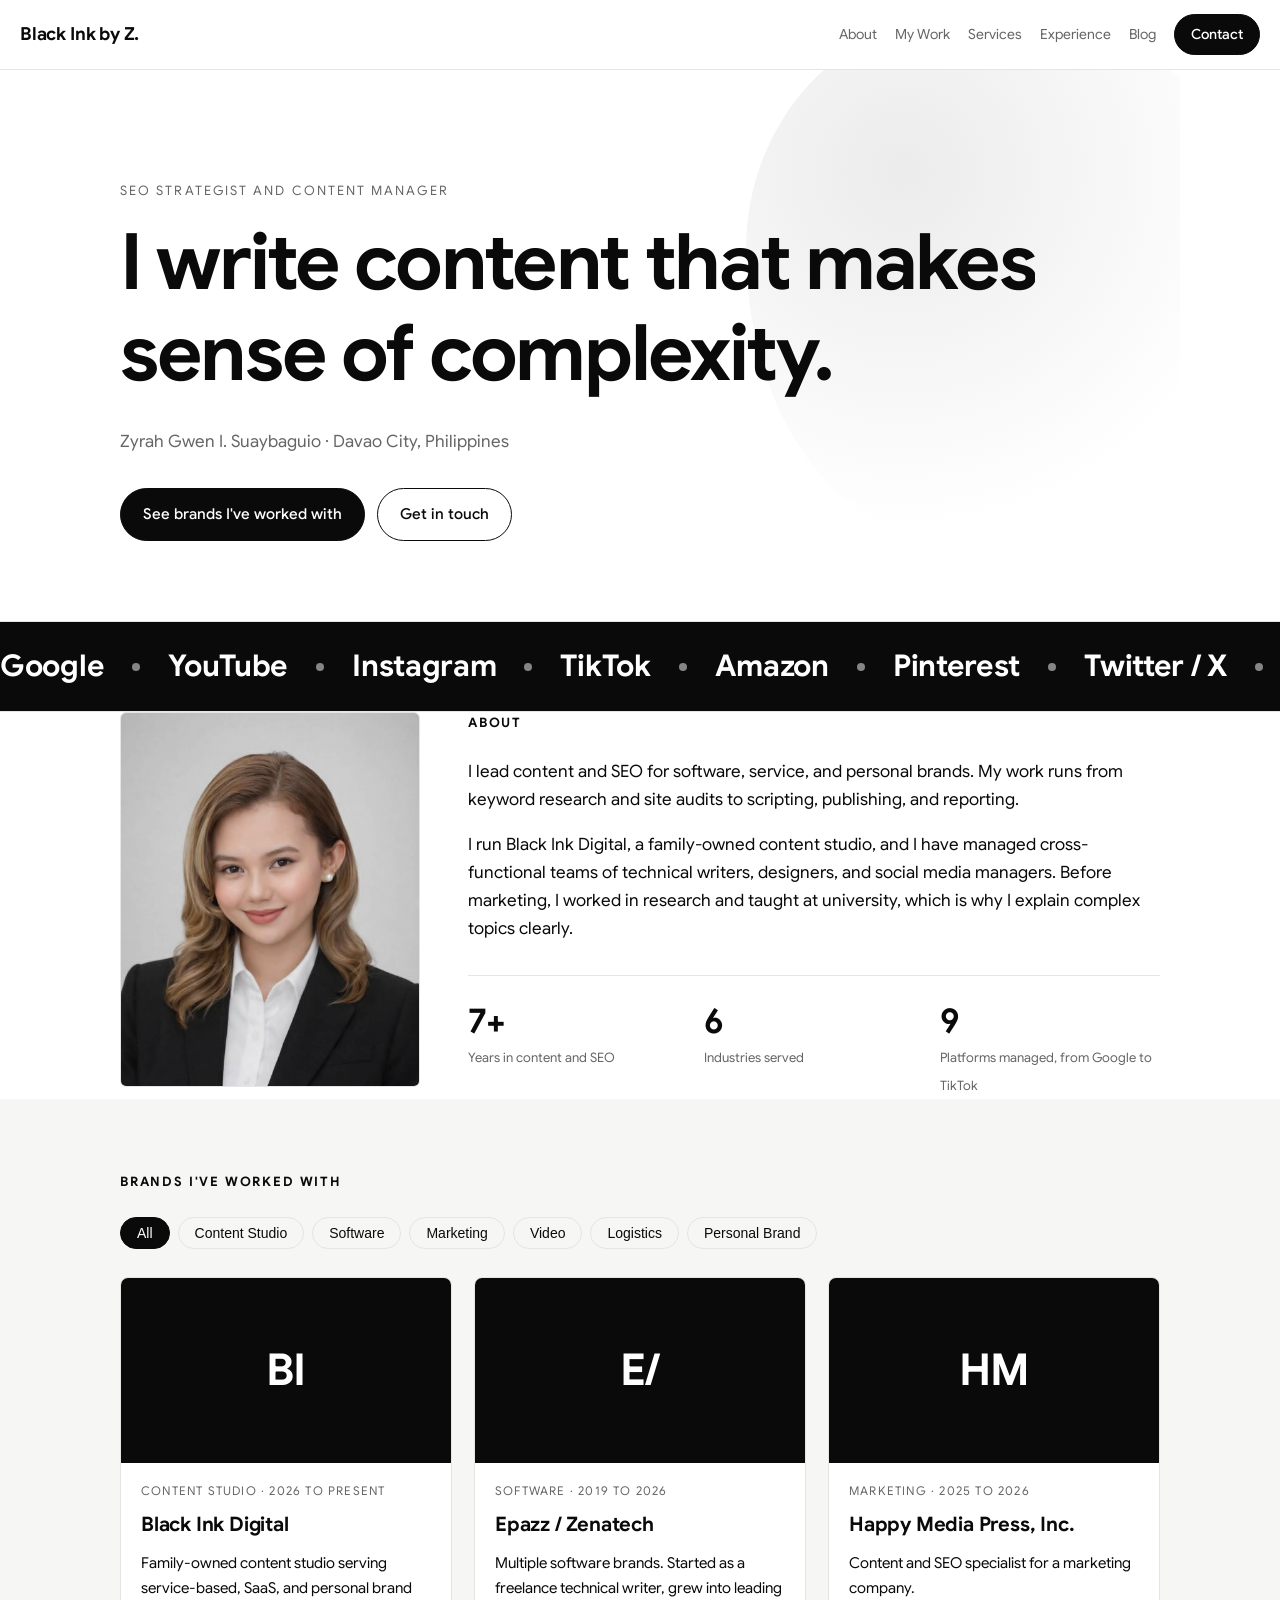
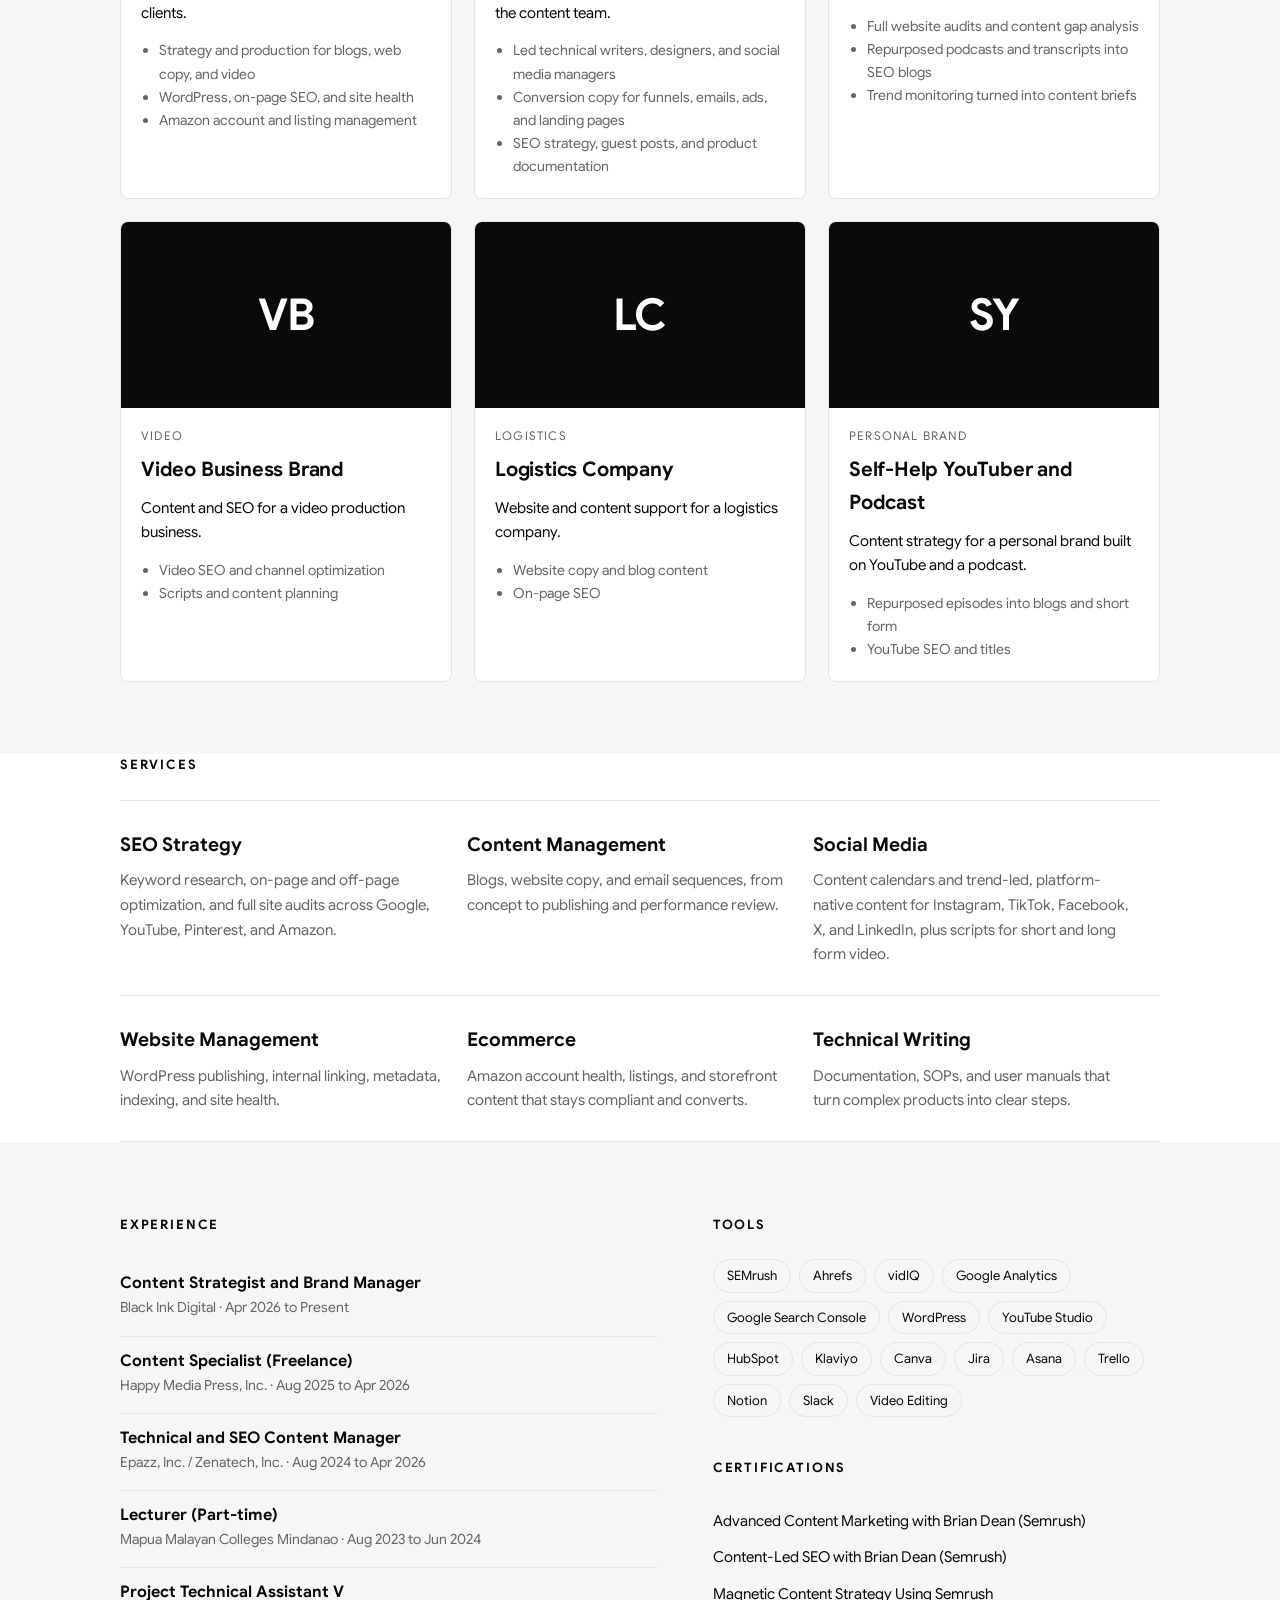
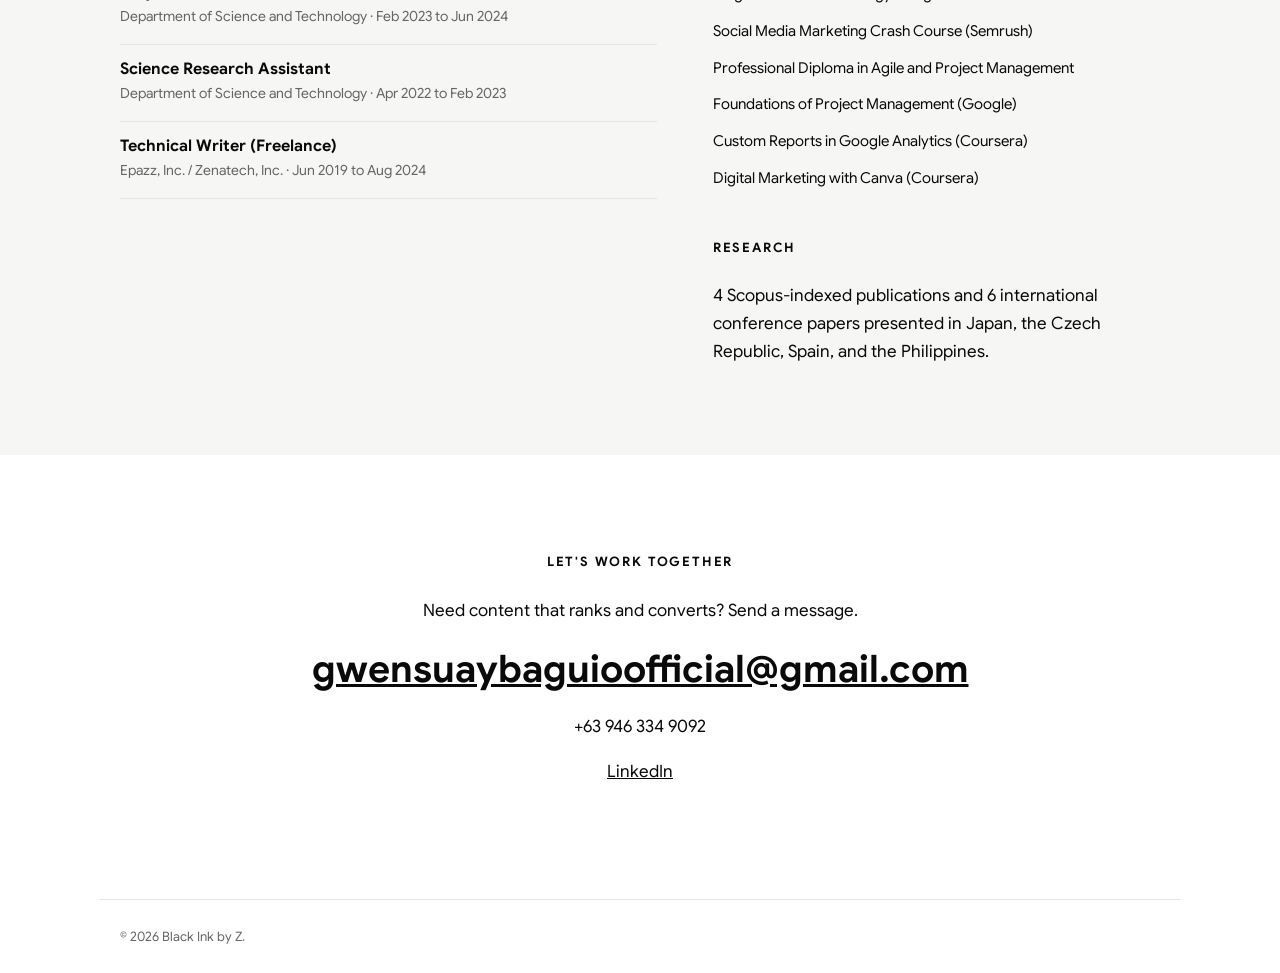
==== index.html @ 3ae1c5a5 "Add Google Sans, photo, platforms marquee, and motion Co-Authored-By: Claude Sonnet 5.5 <noreply@ant" ====
<!doctype html>
<html lang="en">
<head>
<meta charset="utf-8">
<meta name="viewport" content="width=device-width, initial-scale=1">
<title>Black Ink by Z. | SEO Strategist and Content Manager</title>
<meta name="description" content="Zyrah Gwen Suaybaguio: SEO strategist and content manager. Brands worked with, services, and experience.">
<link rel="stylesheet" href="style.css">
</head>
<body>
<header class="nav">
  <a class="logo" href="#top" id="logo"></a>
  <nav>
    <a href="#about">About</a>
    <a href="#work">My Work</a>
    <a href="#services">Services</a>
    <a href="#experience">Experience</a>
    <a id="blogLink" href="#" target="_blank" rel="noopener">Blog</a>
    <a class="btn small" href="#contact">Contact</a>
  </nav>
</header>

<main id="top">
  <section class="hero wrap">
    <div class="blob" aria-hidden="true"></div>
    <p class="eyebrow" id="role"></p>
    <h1 id="tagline"></h1>
    <p class="loc" id="loc"></p>
    <div class="cta"><a class="btn" href="#work">See brands I've worked with</a><a class="btn ghost" href="#contact">Get in touch</a></div>
  </section>

  <div class="marquee" aria-label="Platforms"><div class="track" id="marquee"></div></div>

  <section id="about" class="wrap about">
    <div class="photo" id="photo"></div>
    <div>
      <h2>About</h2>
      <div id="aboutText"></div>
      <div class="stats" id="stats"></div>
    </div>
  </section>

  <section id="work" class="band">
    <div class="wrap">
      <h2>Brands I've worked with</h2>
      <div class="filters" id="filters"></div>
      <div class="grid" id="brands"></div>
    </div>
  </section>

  <section id="services" class="wrap">
    <h2>Services</h2>
    <div class="grid3" id="services-grid"></div>
  </section>

  <section id="experience" class="band">
    <div class="wrap two">
      <div><h2>Experience</h2><ul class="timeline" id="timeline"></ul></div>
      <div>
        <h2>Tools</h2><div class="chips" id="tools"></div>
        <h2 class="mt">Certifications</h2><ul class="plain" id="certs"></ul>
        <h2 class="mt">Research</h2><p id="pubs"></p>
      </div>
    </div>
  </section>

  <section id="contact" class="wrap contact">
    <h2>Let's work together</h2>
    <p>Need content that ranks and converts? Send a message.</p>
    <p class="big"><a id="email"></a></p>
    <p id="phone"></p>
    <p><a id="linkedin" target="_blank" rel="noopener">LinkedIn</a></p>
  </section>
</main>

<footer class="wrap foot"><span id="copy"></span></footer>
<script src="content.js"></script>
<script src="script.js"></script>
</body>
</html>
---- style.css ----
@font-face{font-family:"Google Sans";src:url(fonts/GoogleSans-Regular.ttf) format("truetype");font-weight:400;font-style:normal;font-display:swap}
@font-face{font-family:"Google Sans";src:url(fonts/GoogleSans-Italic.ttf) format("truetype");font-weight:400;font-style:italic;font-display:swap}
@font-face{font-family:"Google Sans";src:url(fonts/GoogleSans-Medium.ttf) format("truetype");font-weight:500 600;font-style:normal;font-display:swap}
@font-face{font-family:"Google Sans";src:url(fonts/GoogleSans-Bold.ttf) format("truetype");font-weight:700 900;font-style:normal;font-display:swap}
:root{--bg:#fff;--fg:#0a0a0a;--mute:#666;--line:#e5e5e5;--band:#f6f6f4;--card:#fff}
@media(prefers-color-scheme:dark){:root{--bg:#0a0a0a;--fg:#f5f5f2;--mute:#9a9a9a;--line:#262626;--band:#121212;--card:#171717}}
*{box-sizing:border-box}
html{scroll-behavior:smooth}
body{margin:0;background:var(--bg);color:var(--fg);font:17px/1.65 "Google Sans",system-ui,-apple-system,"Segoe UI",sans-serif}
a{color:inherit}
.wrap{max-width:1080px;margin:0 auto;padding:0 20px}
section{padding:72px 0}
h2{font-size:13px;letter-spacing:.14em;text-transform:uppercase;margin:0 0 24px;font-weight:700}
h2.mt{margin-top:40px}

.nav{position:sticky;top:0;z-index:10;display:flex;justify-content:space-between;align-items:center;gap:16px;padding:14px 20px;background:var(--bg);border-bottom:1px solid var(--line)}
.logo{font-weight:800;text-decoration:none;font-size:18px;letter-spacing:-.01em}
nav{display:flex;gap:18px;align-items:center;flex-wrap:wrap;justify-content:flex-end}
nav a{text-decoration:none;font-size:14px;color:var(--mute)}
nav a:hover{color:var(--fg)}
.btn{display:inline-block;background:var(--fg);color:var(--bg);padding:13px 22px;border-radius:999px;text-decoration:none;font-weight:600;font-size:15px;border:1.5px solid var(--fg)}
.btn.ghost{background:transparent;color:var(--fg)}
.btn.small{padding:8px 16px;font-size:14px;color:var(--bg)}
nav a.btn.small:hover{color:var(--bg)}

.hero{padding:110px 20px 80px}
.eyebrow{text-transform:uppercase;letter-spacing:.16em;font-size:13px;color:var(--mute);margin:0 0 20px}
.hero h1{font-size:clamp(38px,7vw,78px);line-height:1.05;letter-spacing:-.03em;margin:0 0 24px;max-width:14em;font-weight:800}
.loc{color:var(--mute);margin:0 0 32px}
.cta{display:flex;gap:12px;flex-wrap:wrap}

.about{display:grid;grid-template-columns:300px 1fr;gap:48px;align-items:start}
.photo{aspect-ratio:4/5;background:var(--band);border:1px solid var(--line);border-radius:6px;overflow:hidden;display:grid;place-items:center;color:var(--mute);font:14px "Google Sans",system-ui}
.photo img{width:100%;height:100%;object-fit:cover}
.stats{display:grid;grid-template-columns:repeat(3,1fr);gap:16px;margin-top:32px;border-top:1px solid var(--line);padding-top:24px}
.stats b{display:block;font:800 34px "Google Sans",system-ui;letter-spacing:-.02em}
.stats span{font:13px/1.3 "Google Sans",system-ui;color:var(--mute)}

.band{background:var(--band)}
.filters{display:flex;gap:8px;flex-wrap:wrap;margin-bottom:28px}
.filters button{border:1.5px solid var(--line);background:transparent;color:var(--fg);padding:7px 16px;border-radius:999px;font-size:14px;cursor:pointer}
.filters button.on{background:var(--fg);color:var(--bg);border-color:var(--fg)}
.grid{display:grid;grid-template-columns:repeat(auto-fill,minmax(310px,1fr));gap:22px}
.card{background:var(--card);border:1px solid var(--line);border-radius:8px;overflow:hidden;display:flex;flex-direction:column}
.card .img{aspect-ratio:16/9;background:var(--fg);color:var(--bg);display:grid;place-items:center;font:800 44px "Google Sans",system-ui;letter-spacing:-.02em;overflow:hidden}
.card .img img{width:100%;height:100%;object-fit:cover}
.card .body{padding:20px;display:flex;flex-direction:column;gap:10px;flex:1}
.card h3{margin:0;font-size:20px;letter-spacing:-.01em}
.meta{font:12px "Google Sans",system-ui;text-transform:uppercase;letter-spacing:.1em;color:var(--mute)}
.card p{margin:0;font-size:15px}
.card ul{margin:4px 0 0;padding-left:18px;font-size:14px;color:var(--mute)}
.card a.visit{margin-top:auto;font:600 14px "Google Sans",system-ui}
.card.hide{display:none}

.grid3{display:grid;grid-template-columns:repeat(auto-fill,minmax(300px,1fr));gap:0;border-top:1px solid var(--line)}
.grid3>div{padding:28px 24px 28px 0;border-bottom:1px solid var(--line)}
.grid3 h3{margin:0 0 8px;font-size:19px}
.grid3 p{margin:0;color:var(--mute);font-size:15px}

.two{display:grid;grid-template-columns:1.2fr 1fr;gap:56px}
.timeline,.plain{list-style:none;margin:0;padding:0}
.timeline li{padding:14px 0;border-bottom:1px solid var(--line)}
.timeline b{display:block;font:700 16px "Google Sans",system-ui}
.timeline span{font-size:14px;color:var(--mute)}
.plain li{padding:6px 0;font-size:15px}
.chips{display:flex;flex-wrap:wrap;gap:8px}
.chip{border:1.5px solid var(--line);border-radius:999px;padding:5px 13px;font-size:13px}

.contact{text-align:center;padding:96px 20px}
.contact .big{font:700 clamp(22px,4vw,38px) "Google Sans",system-ui;margin:20px 0}
.foot{padding:28px 20px;border-top:1px solid var(--line);font:13px "Google Sans",system-ui;color:var(--mute)}

@media(max-width:760px){
  .about,.two{grid-template-columns:1fr;gap:32px}
  .photo{max-width:280px}
  nav a:not(.btn){display:none}
  .hero{padding:64px 20px 48px}
  section{padding:52px 0}
}

/* motion */
.nav{transition:box-shadow .3s}.nav.scrolled{box-shadow:0 6px 24px rgba(0,0,0,.08)}
.hero{position:relative;overflow:hidden}
.hero>*:not(.blob){position:relative;z-index:1}
.blob{position:absolute;right:-8%;top:-10%;width:520px;height:520px;border-radius:42% 58% 63% 37%/45% 40% 60% 55%;background:radial-gradient(circle at 30% 30%,var(--fg),transparent 70%);opacity:.08;animation:morph 14s ease-in-out infinite;z-index:0}
@keyframes morph{0%,100%{border-radius:42% 58% 63% 37%/45% 40% 60% 55%;rotate:0deg}50%{border-radius:60% 40% 38% 62%/58% 62% 38% 42%;rotate:25deg}}
.w{display:inline-block;overflow:hidden;vertical-align:top;padding-bottom:.12em}
.w>span{display:inline-block;transform:translateY(110%);animation:rise .8s cubic-bezier(.2,.8,.2,1) forwards}
@keyframes rise{to{transform:none}}
.rv{opacity:0;transform:translateY(26px);transition:opacity .7s ease,transform .7s cubic-bezier(.2,.8,.2,1)}
.rv.in{opacity:1;transform:none}
.marquee{overflow:hidden;border-block:1px solid var(--line);padding:20px 0;background:var(--fg);color:var(--bg)}
.track{display:flex;gap:28px;align-items:center;width:max-content;animation:scroll 32s linear infinite;font-weight:700;font-size:clamp(20px,3vw,30px);letter-spacing:-.01em;white-space:nowrap}
.track i{width:8px;height:8px;border-radius:50%;background:currentColor;opacity:.5}
.marquee:hover .track{animation-play-state:paused}
@keyframes scroll{to{transform:translateX(-25%)}}
.card{transition:transform .35s cubic-bezier(.2,.8,.2,1),box-shadow .35s}
.card:hover{transform:translateY(-6px);box-shadow:0 18px 40px rgba(0,0,0,.14)}
.card .img img{transition:transform .6s}.card:hover .img img{transform:scale(1.06)}
.btn{transition:transform .25s,background .25s,color .25s}.btn:hover{transform:translateY(-2px) scale(1.03)}
.btn.ghost:hover{background:var(--fg);color:var(--bg)}
.chip{transition:background .25s,color .25s,transform .25s}.chip:hover{background:var(--fg);color:var(--bg);transform:translateY(-2px)}
.photo{transition:transform .5s}.photo:hover{transform:rotate(-1.5deg) scale(1.02)}
.grid3>div{transition:padding-left .3s}.grid3>div:hover{padding-left:12px}
@media(prefers-reduced-motion:reduce){*,*::before,*::after{animation:none!important;transition:none!important}.w>span{transform:none}.rv{opacity:1;transform:none}.track{width:auto;flex-wrap:wrap}}
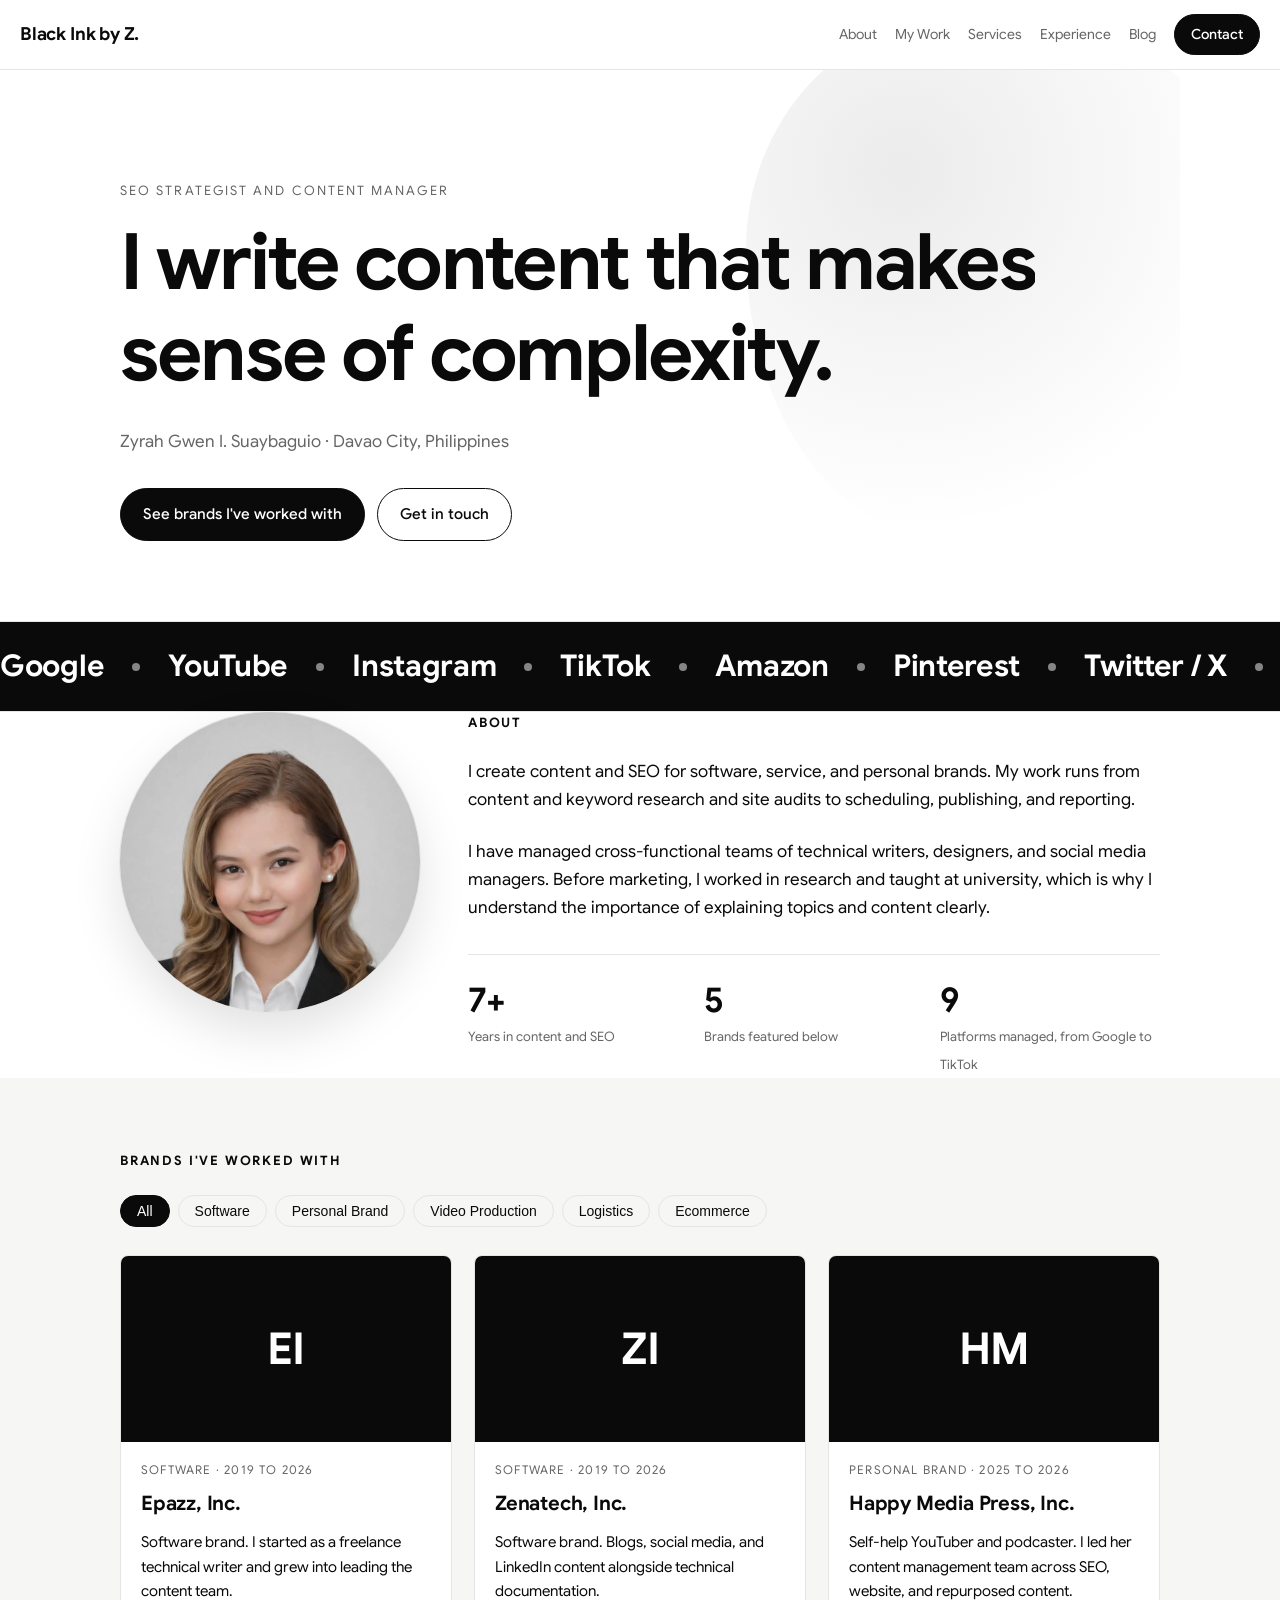
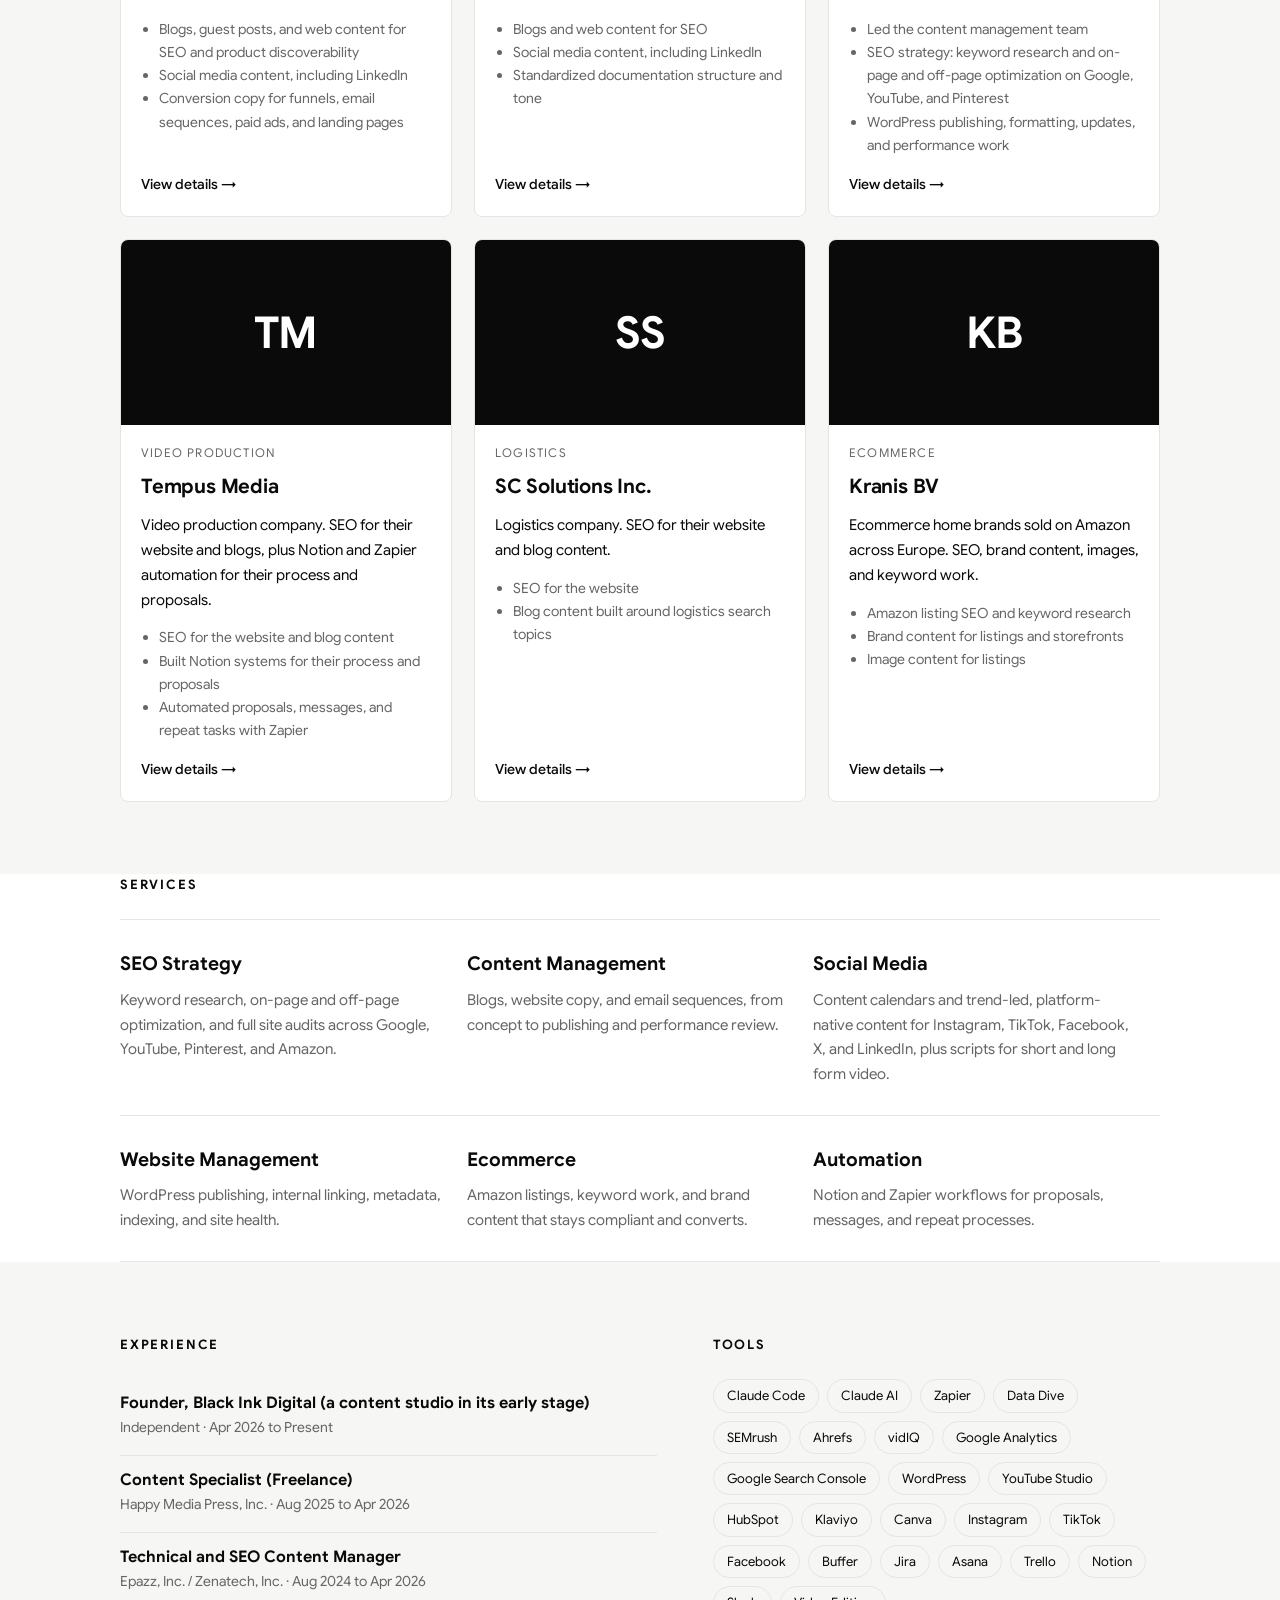
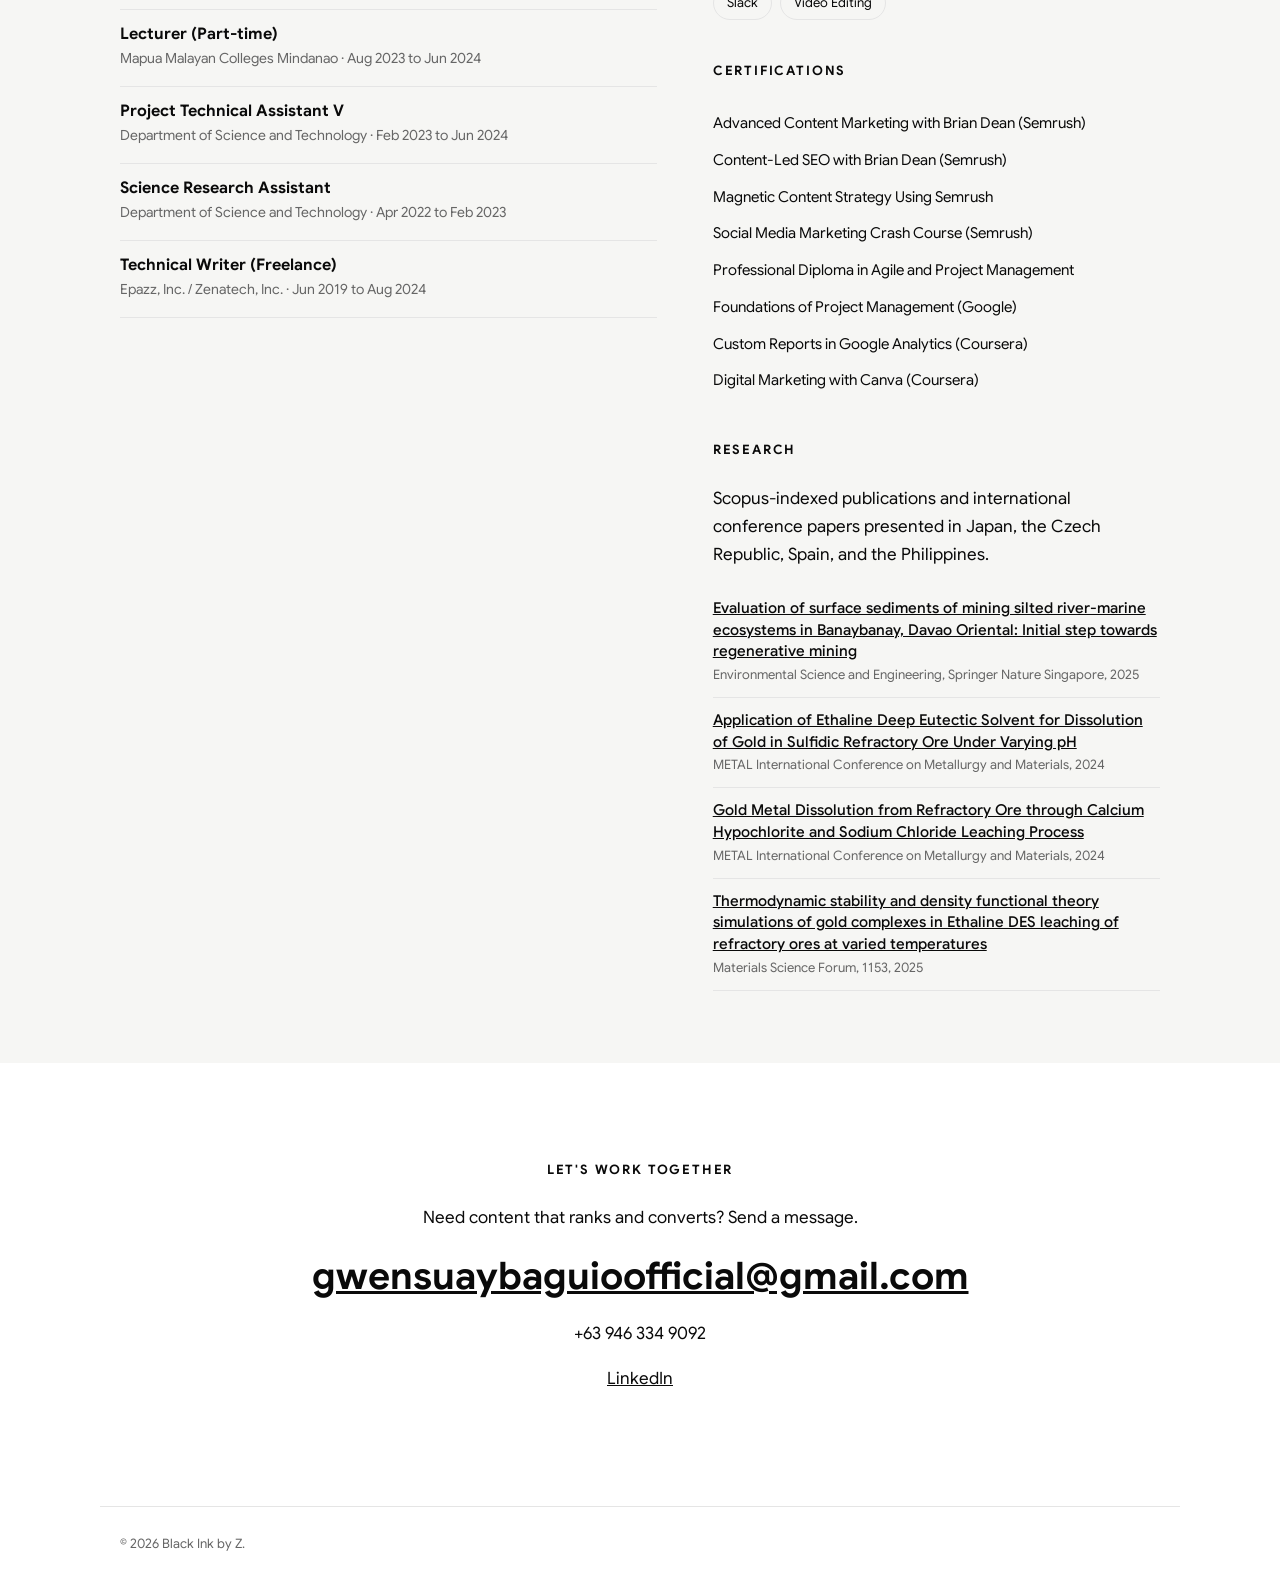
==== commit e5a97ab2: "Brand pages, round photo, new brands, research links, tools Co-Authored-By: Claude Sonnet 5.5 <norep" ====
--- a/index.html
+++ b/index.html
@@ -59,7 +59,7 @@
       <div>
         <h2>Tools</h2><div class="chips" id="tools"></div>
         <h2 class="mt">Certifications</h2><ul class="plain" id="certs"></ul>
-        <h2 class="mt">Research</h2><p id="pubs"></p>
+        <h2 class="mt">Research</h2><p id="pubs"></p><ul class="pubs" id="pubList"></ul>
       </div>
     </div>
   </section>
--- a/style.css
+++ b/style.css
@@ -103,3 +103,39 @@
 .photo{transition:transform .5s}.photo:hover{transform:rotate(-1.5deg) scale(1.02)}
 .grid3>div{transition:padding-left .3s}.grid3>div:hover{padding-left:12px}
 @media(prefers-reduced-motion:reduce){*,*::before,*::after{animation:none!important;transition:none!important}.w>span{transform:none}.rv{opacity:1;transform:none}.track{width:auto;flex-wrap:wrap}}
+
+/* round photo + paragraph spacing */
+.photo{border-radius:50%;aspect-ratio:1/1;border:0;box-shadow:0 0 0 1px var(--line),0 20px 50px rgba(0,0,0,.12)}
+.photo:hover{transform:scale(1.04) rotate(-2deg)}
+#aboutText p{margin:0 0 1.4em}
+#aboutText p:last-child{margin-bottom:0}
+
+/* brand cards as links */
+a.card{text-decoration:none;color:inherit}
+.card .visit{margin-top:auto;padding-top:6px;font-weight:600;font-size:14px}
+.card:hover .visit{text-decoration:underline}
+
+/* publications */
+.pubs{list-style:none;margin:16px 0 0;padding:0}
+.pubs li{padding:12px 0;border-bottom:1px solid var(--line);font-size:15px;line-height:1.45}
+.pubs li a{font-weight:600}
+.pubs span{display:block;font-size:13px;color:var(--mute);margin-top:3px}
+
+/* brand page */
+.brandpage{padding-top:56px;padding-bottom:72px}
+.bh{font-size:clamp(34px,6vw,64px);line-height:1.05;letter-spacing:-.03em;margin:8px 0 12px;font-weight:800}
+.brole{color:var(--mute);margin:0 0 32px;font-size:18px}
+.bhero{aspect-ratio:21/9;background:var(--fg);color:var(--bg);border-radius:8px;display:grid;place-items:center;font-size:72px;font-weight:800;overflow:hidden;margin-bottom:48px}
+.bhero img{width:100%;height:100%;object-fit:cover}
+.bcols{display:grid;grid-template-columns:1.6fr 1fr;gap:56px}
+.bsec{margin-bottom:40px}
+.bsec p{margin:0 0 1.2em}
+.bul{margin:0;padding:0;list-style:none}
+.bul li{padding:12px 0 12px 22px;border-bottom:1px solid var(--line);position:relative}
+.bul li::before{content:"";position:absolute;left:0;top:1.35em;width:8px;height:8px;border-radius:50%;background:var(--fg)}
+.blinks{display:flex;flex-direction:column;gap:10px;align-items:flex-start}
+.gal{display:grid;grid-template-columns:repeat(auto-fill,minmax(220px,1fr));gap:12px}
+.gal img{width:100%;border-radius:6px}
+.bnav{display:flex;justify-content:space-between;gap:16px;border-top:1px solid var(--line);padding-top:24px;margin-top:24px;font-weight:600}
+.bnav a{text-decoration:none}.bnav a:hover{text-decoration:underline}
+@media(max-width:760px){.bcols{grid-template-columns:1fr;gap:8px}.bhero{aspect-ratio:16/9;font-size:48px}}
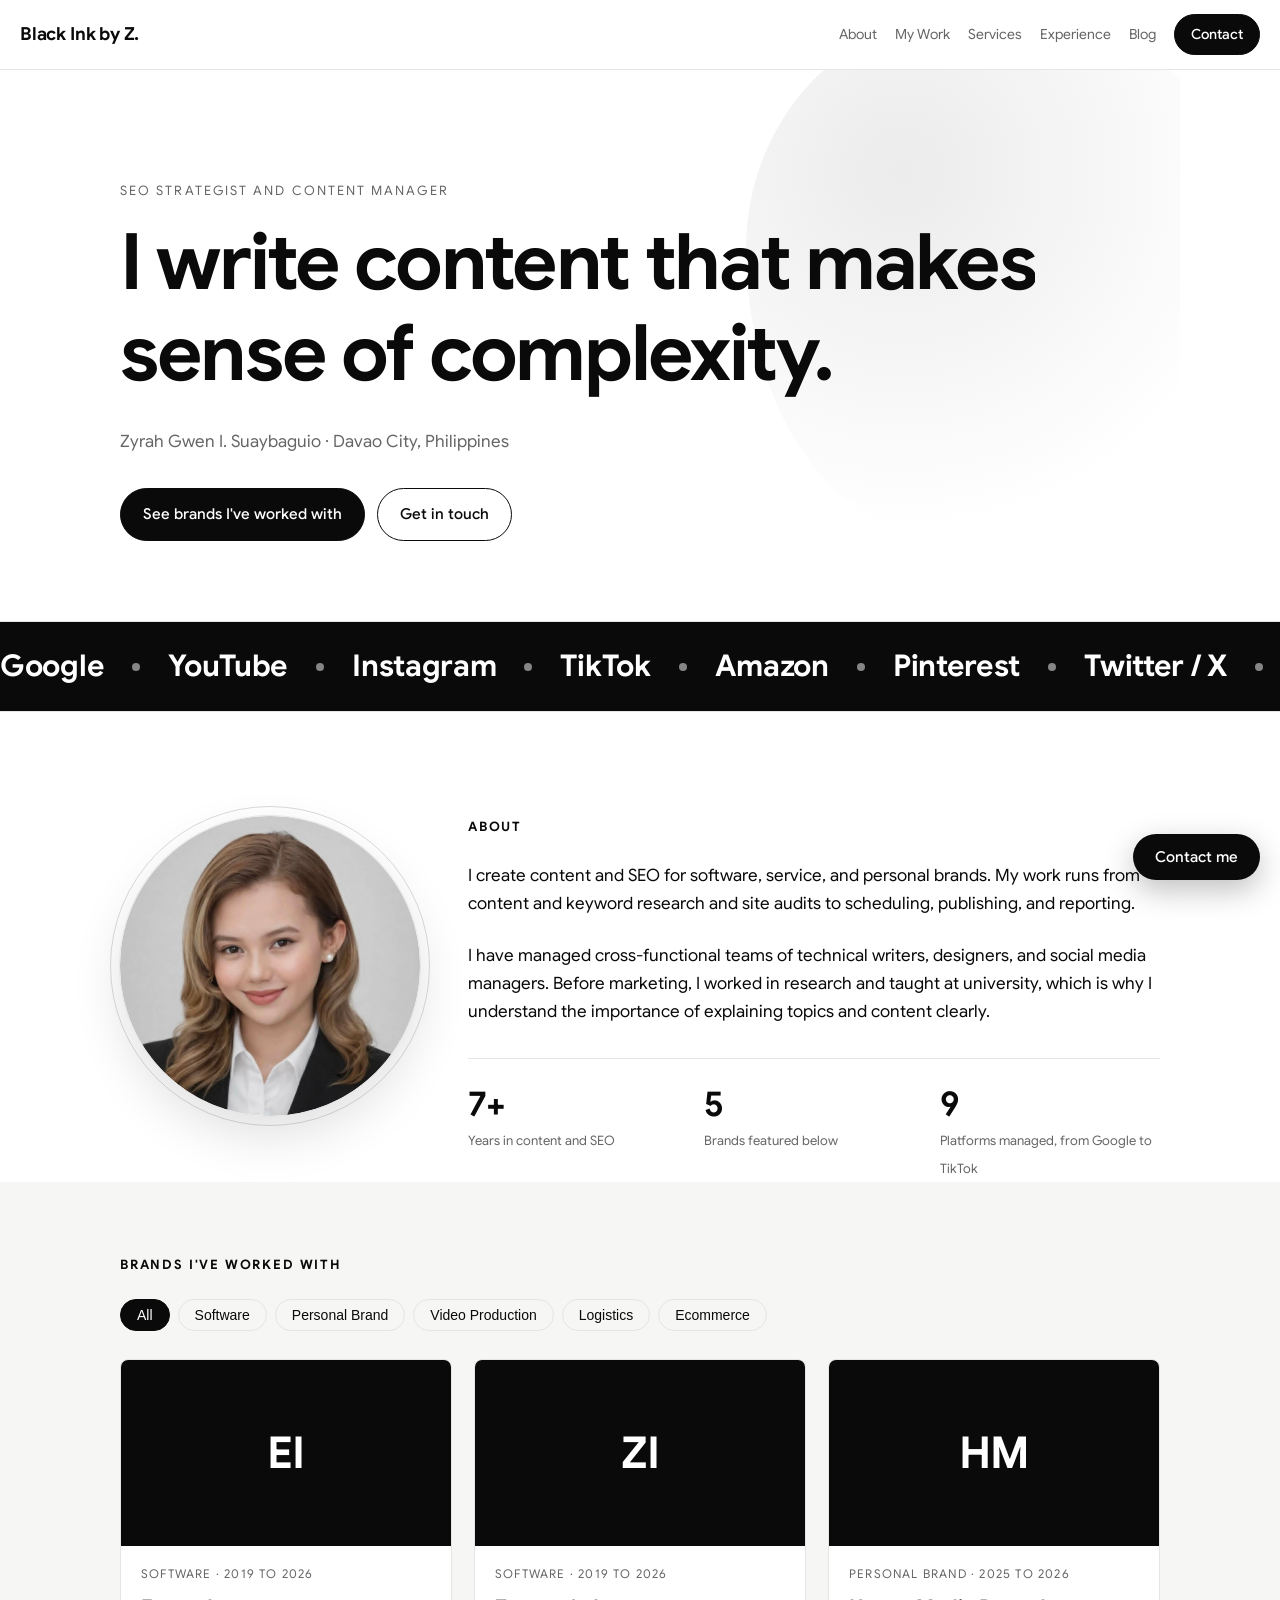
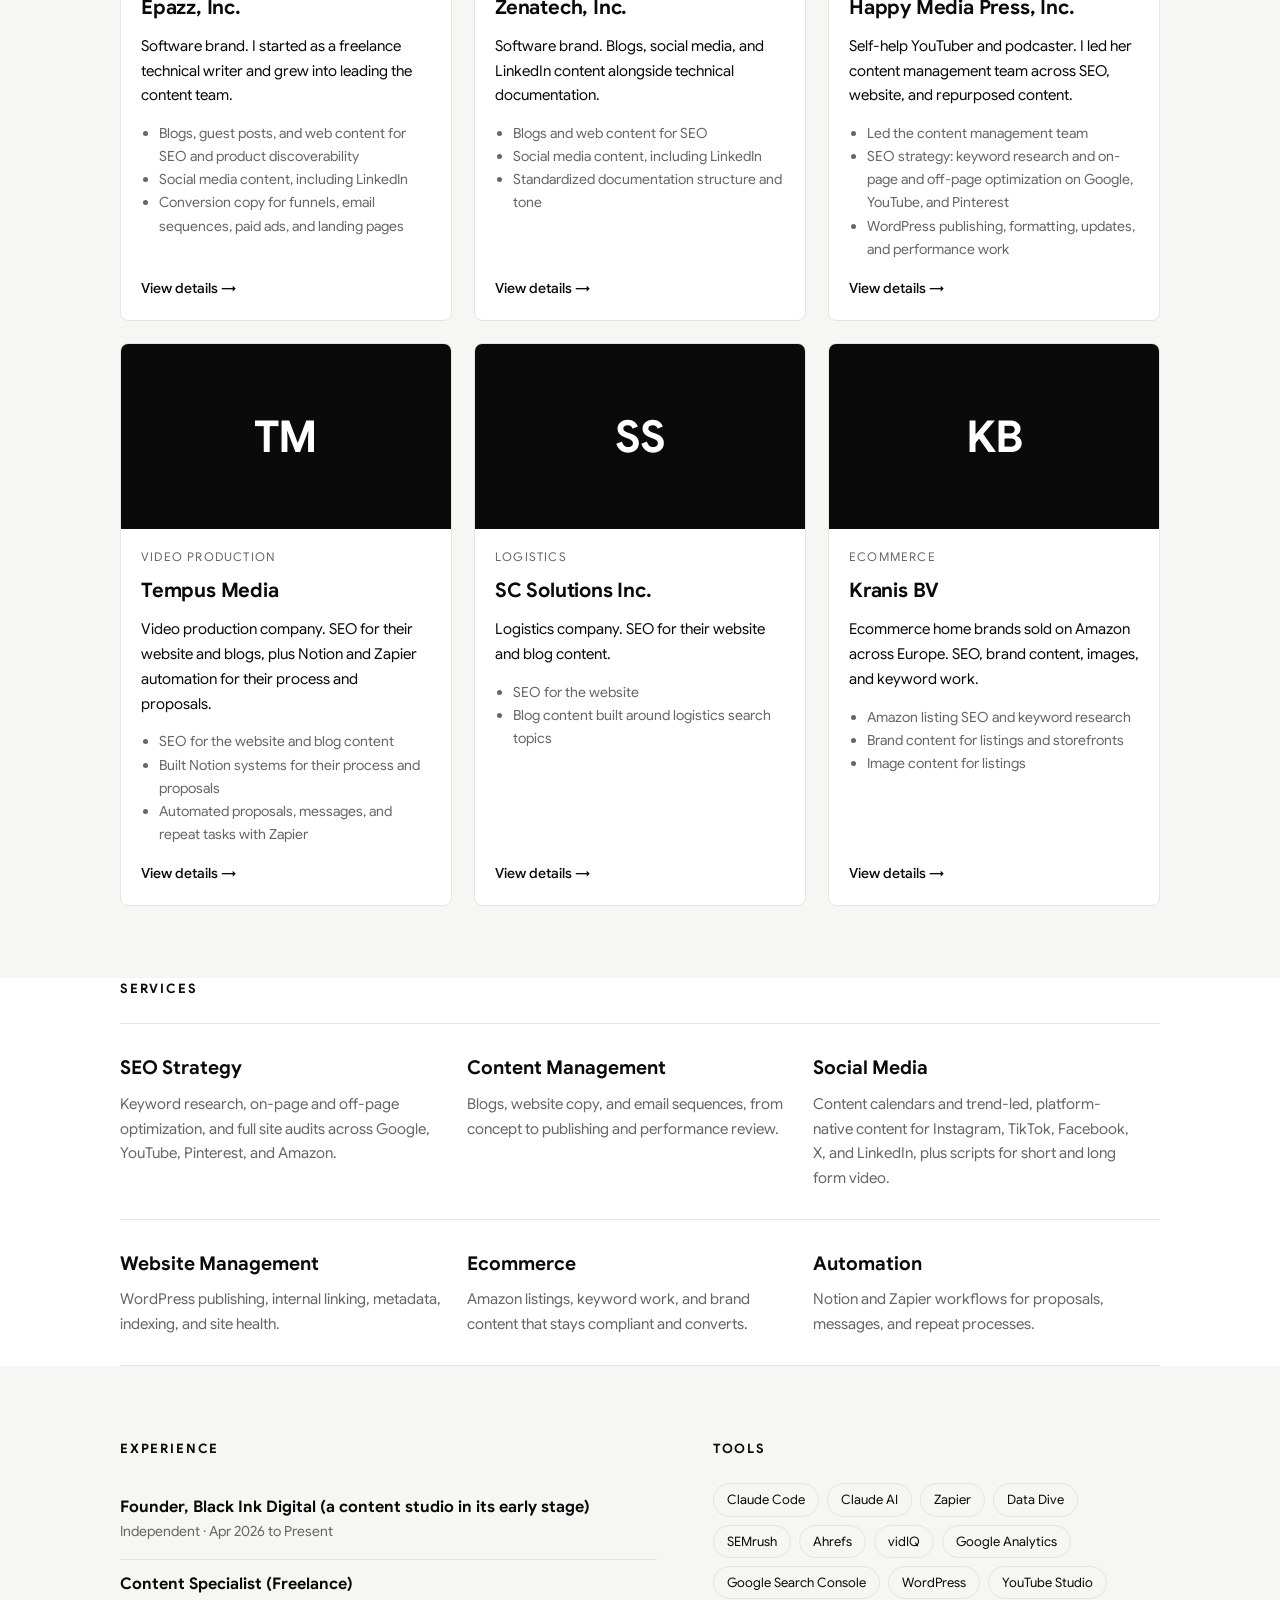
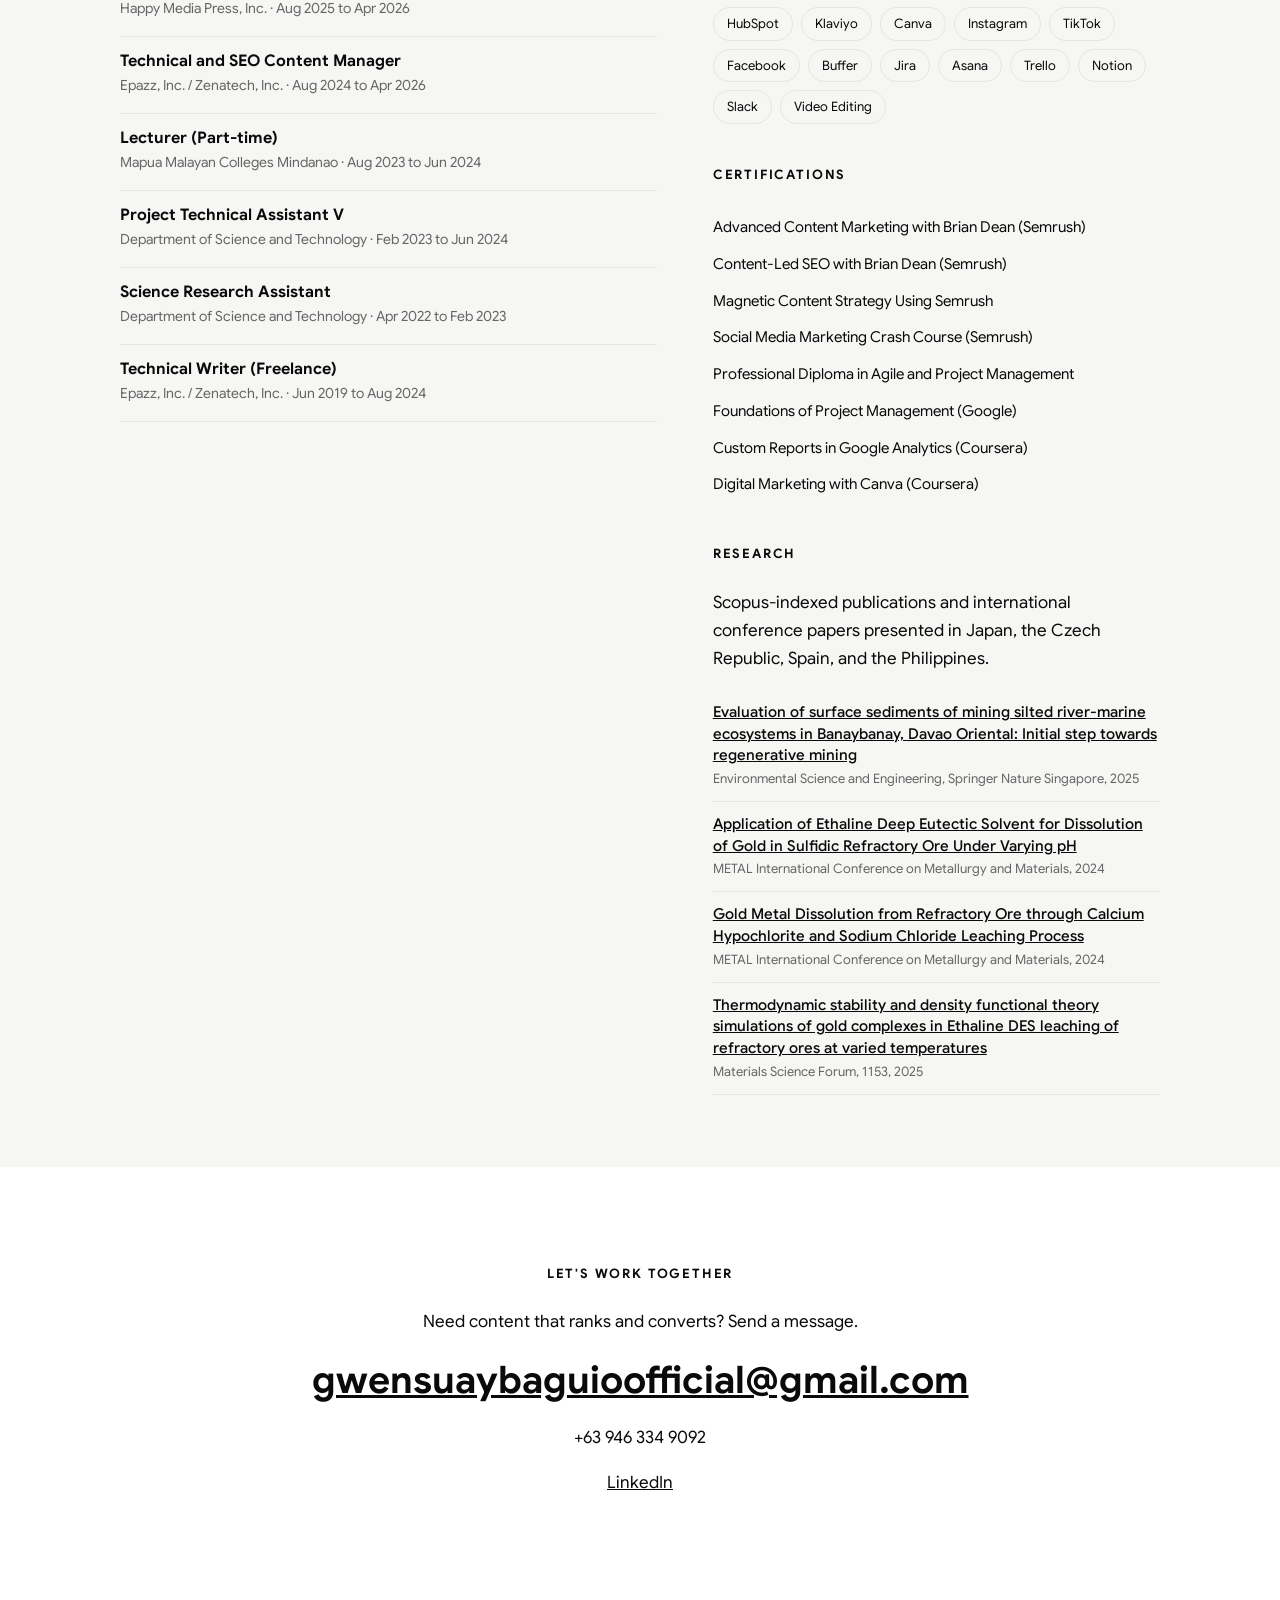
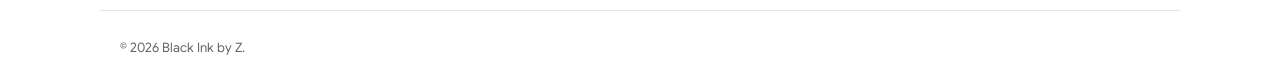
==== commit fc010a93: "Contact popup, new photo, banner spacing, floating photo Co-Authored-By: Claude Sonnet 5.5 <noreply@" ====
--- a/index.html
+++ b/index.html
@@ -76,5 +76,6 @@
 <footer class="wrap foot"><span id="copy"></span></footer>
 <script src="content.js"></script>
 <script src="script.js"></script>
+<script src="contact.js"></script>
 </body>
 </html>
--- a/style.css
+++ b/style.css
@@ -139,3 +139,31 @@
 .bnav{display:flex;justify-content:space-between;gap:16px;border-top:1px solid var(--line);padding-top:24px;margin-top:24px;font-weight:600}
 .bnav a{text-decoration:none}.bnav a:hover{text-decoration:underline}
 @media(max-width:760px){.bcols{grid-template-columns:1fr;gap:8px}.bhero{aspect-ratio:16/9;font-size:48px}}
+
+/* spacing after banner + floating photo */
+#about{padding-top:104px}
+.photo{animation:floaty 6s ease-in-out infinite}
+@keyframes floaty{0%,100%{translate:0 0;rotate:0deg}50%{translate:0 -14px;rotate:1.5deg}}
+.photo::after{content:"";position:absolute;inset:-10px;border-radius:50%;border:1.5px solid var(--fg);opacity:.15;animation:ring 4s ease-out infinite;pointer-events:none}
+.photo{position:relative;overflow:visible}
+.photo img{border-radius:50%}
+@keyframes ring{0%{transform:scale(.96);opacity:.3}100%{transform:scale(1.12);opacity:0}}
+
+/* contact popup */
+.fab{position:fixed;right:20px;bottom:20px;z-index:20;background:var(--fg);color:var(--bg);border:0;border-radius:999px;padding:14px 22px;font:600 15px "Google Sans",system-ui;cursor:pointer;box-shadow:0 10px 30px rgba(0,0,0,.25);animation:pulse 3s ease-in-out infinite}
+.fab:hover{transform:translateY(-2px)}
+@keyframes pulse{0%,100%{box-shadow:0 10px 30px rgba(0,0,0,.25),0 0 0 0 rgba(128,128,128,.45)}50%{box-shadow:0 10px 30px rgba(0,0,0,.25),0 0 0 12px rgba(128,128,128,0)}}
+.modal{position:fixed;inset:0;z-index:50;background:rgba(0,0,0,.55);display:grid;place-items:center;padding:20px;opacity:0;transition:opacity .25s}
+.modal[hidden]{display:none}
+.modal.show{opacity:1}
+.mbox{position:relative;background:var(--bg);color:var(--fg);width:100%;max-width:480px;max-height:92vh;overflow:auto;border-radius:14px;padding:32px;transform:translateY(24px) scale(.97);transition:transform .3s cubic-bezier(.2,.8,.2,1)}
+.modal.show .mbox{transform:none}
+.mbox h3{margin:0 0 6px;font-size:26px;letter-spacing:-.02em}
+.msub{margin:0 0 20px;color:var(--mute);font-size:15px}
+.mx{position:absolute;top:12px;right:14px;border:0;background:none;color:var(--fg);font-size:30px;line-height:1;cursor:pointer}
+.mbox label{display:block;font:600 13px "Google Sans",system-ui;margin-bottom:14px}
+.mbox input,.mbox select,.mbox textarea{display:block;width:100%;margin-top:6px;padding:11px 12px;border:1.5px solid var(--line);border-radius:8px;background:var(--bg);color:var(--fg);font:400 16px "Google Sans",system-ui}
+.mbox input:focus,.mbox select:focus,.mbox textarea:focus{outline:none;border-color:var(--fg)}
+.mbox .btn{width:100%;cursor:pointer;margin-top:4px}
+.mmsg{min-height:1.4em;margin:12px 0 0;font-size:14px;color:var(--mute)}
+.noscroll{overflow:hidden}
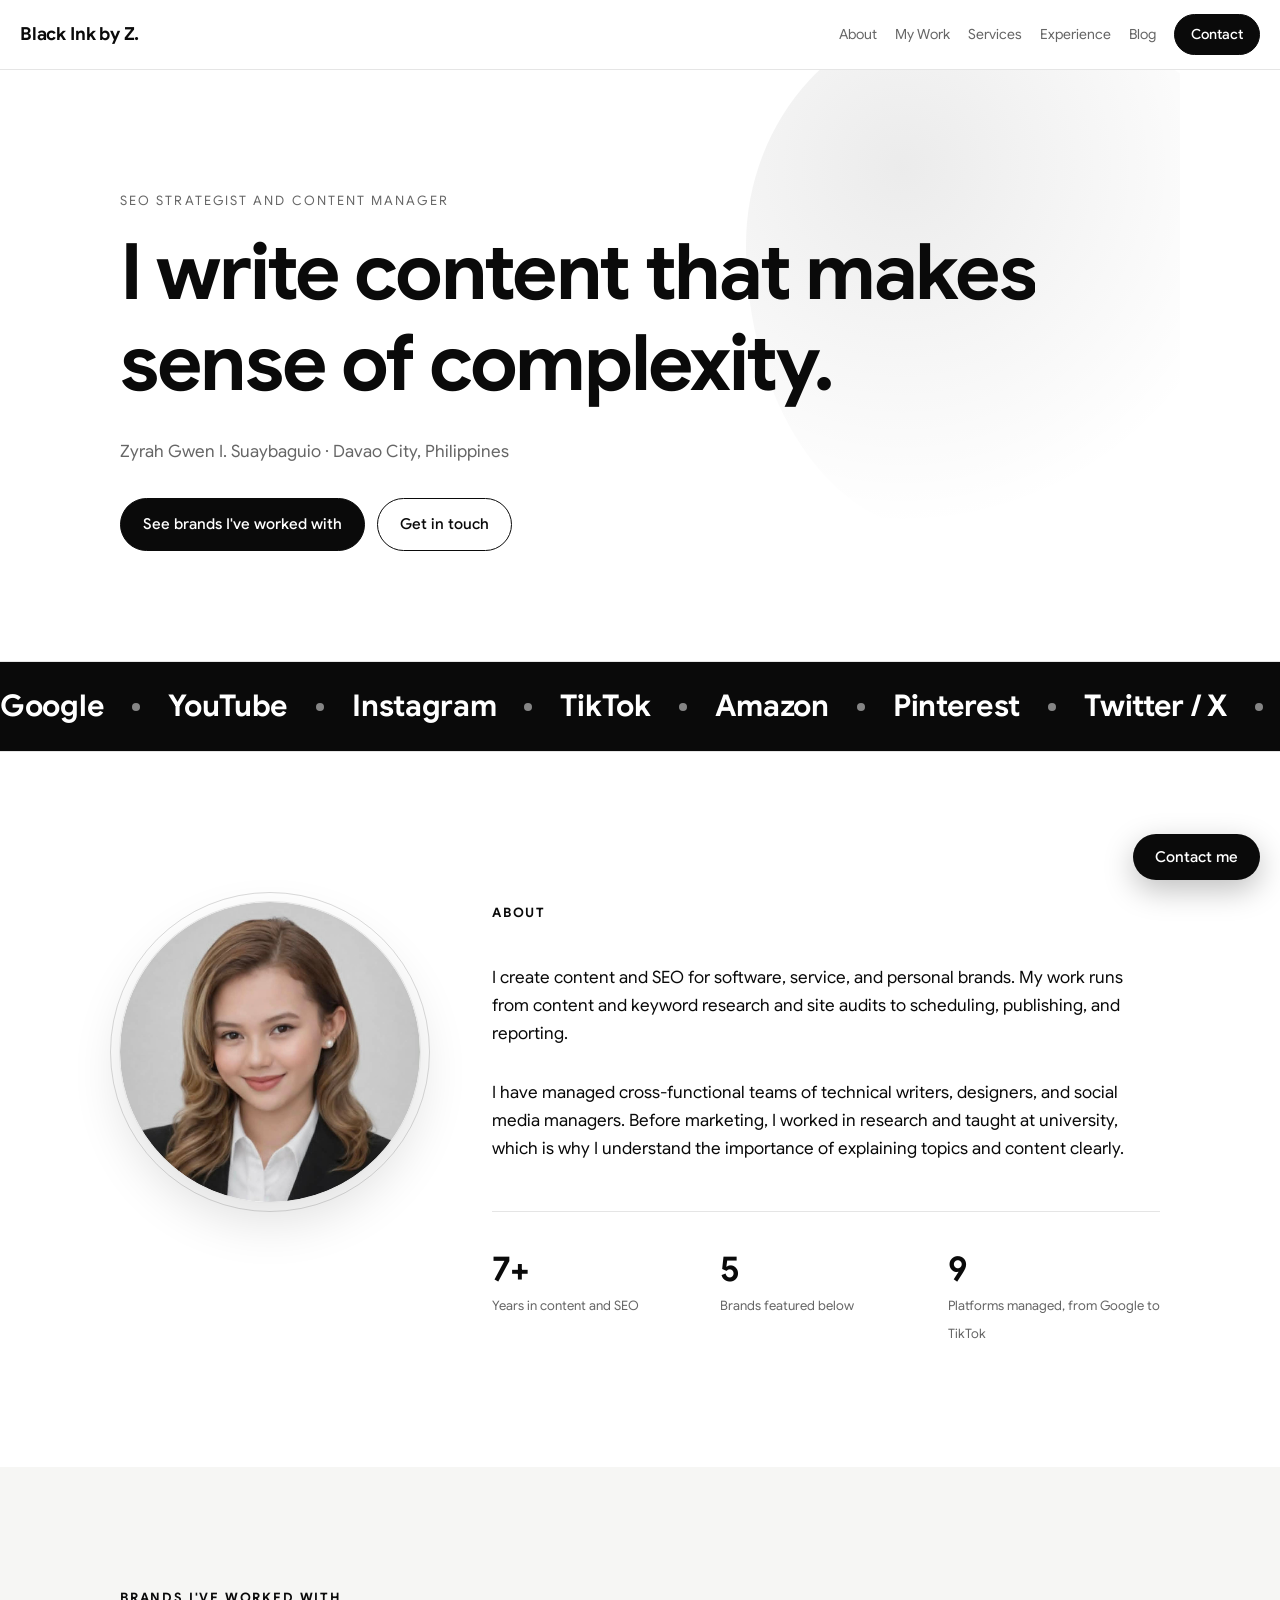
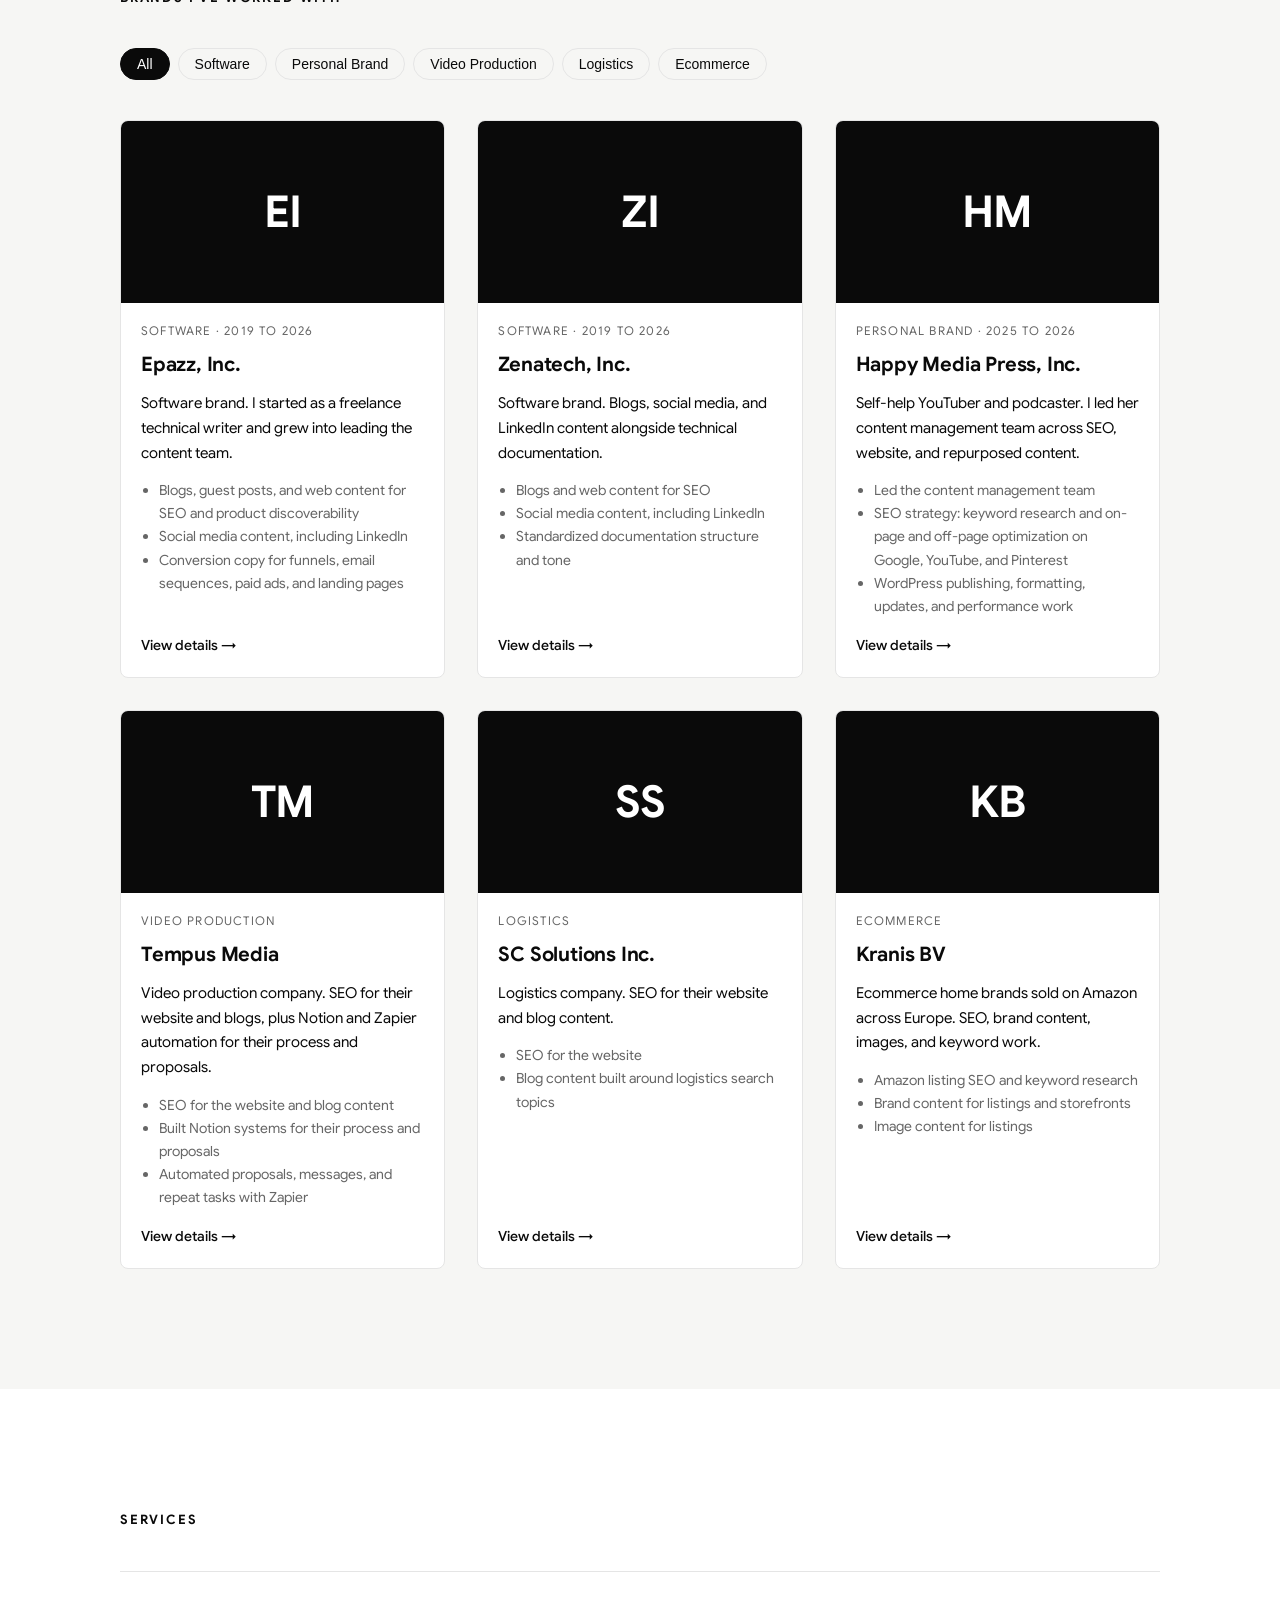
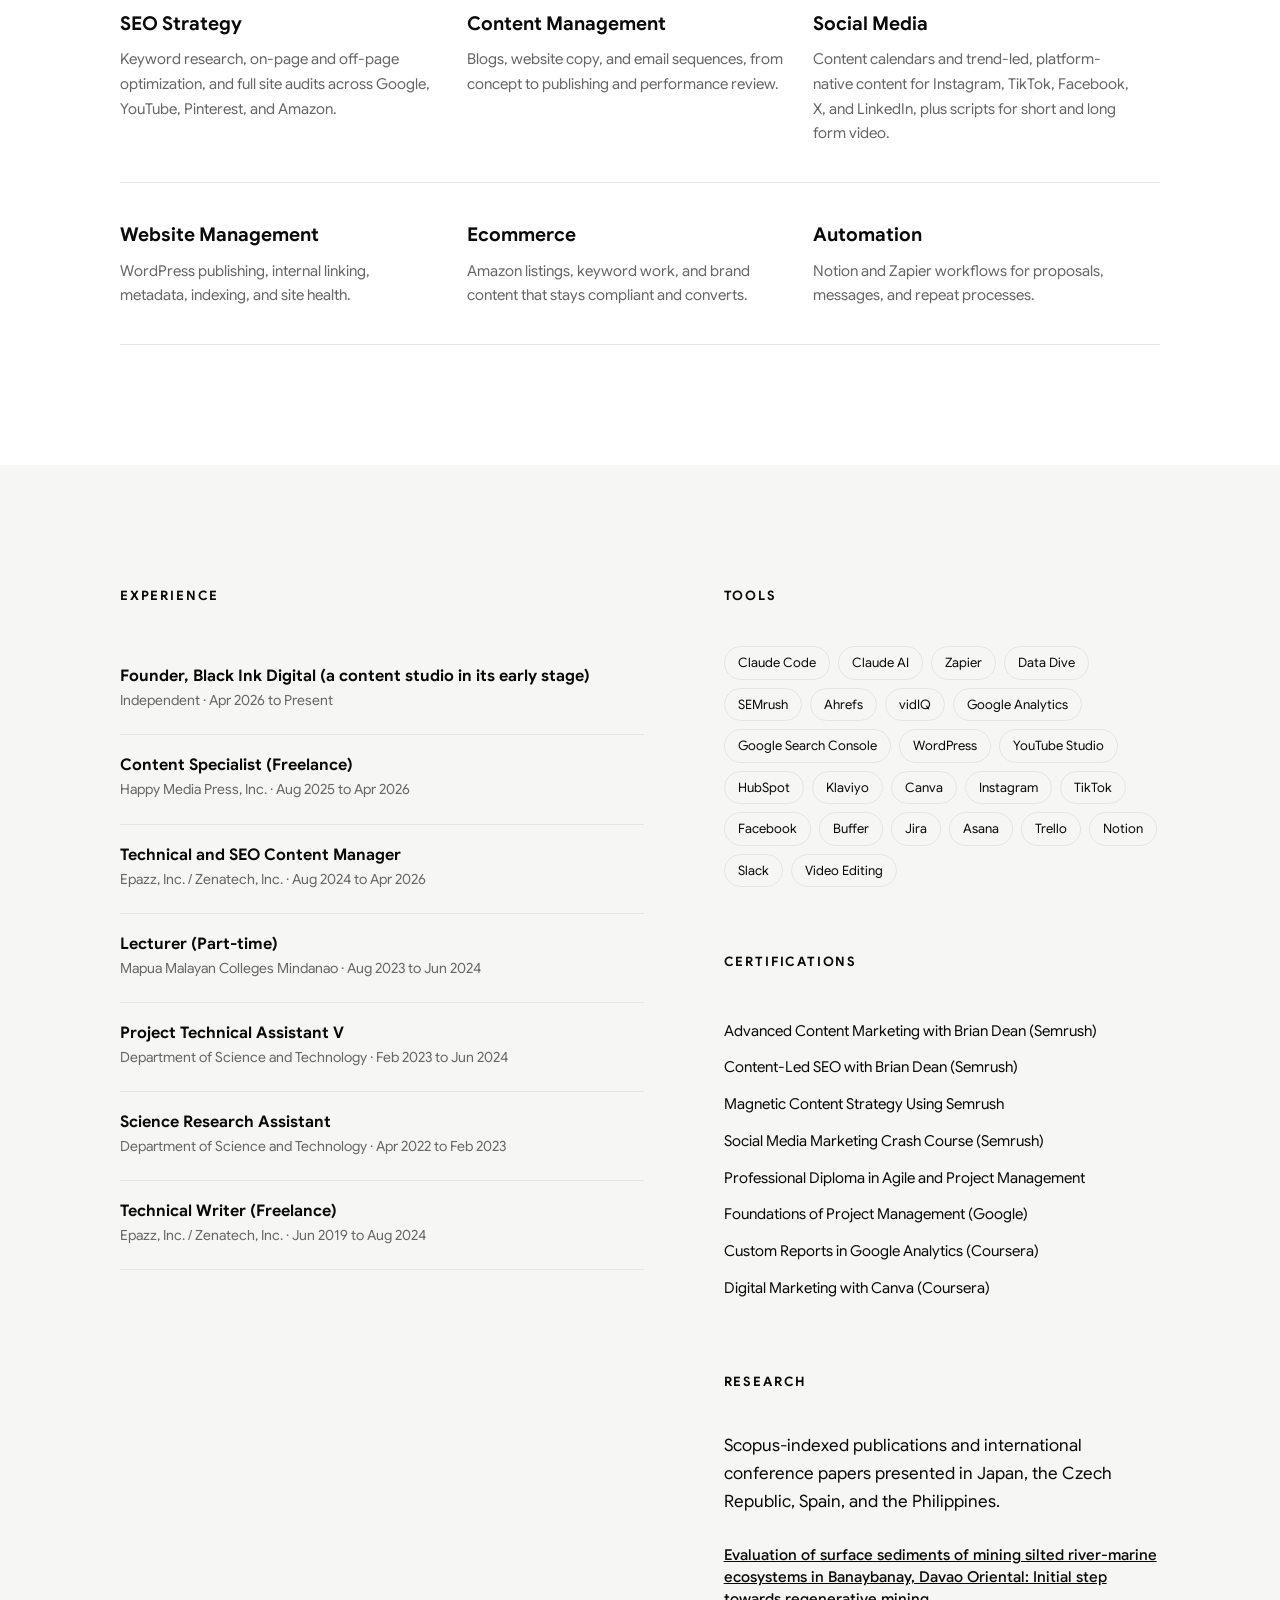
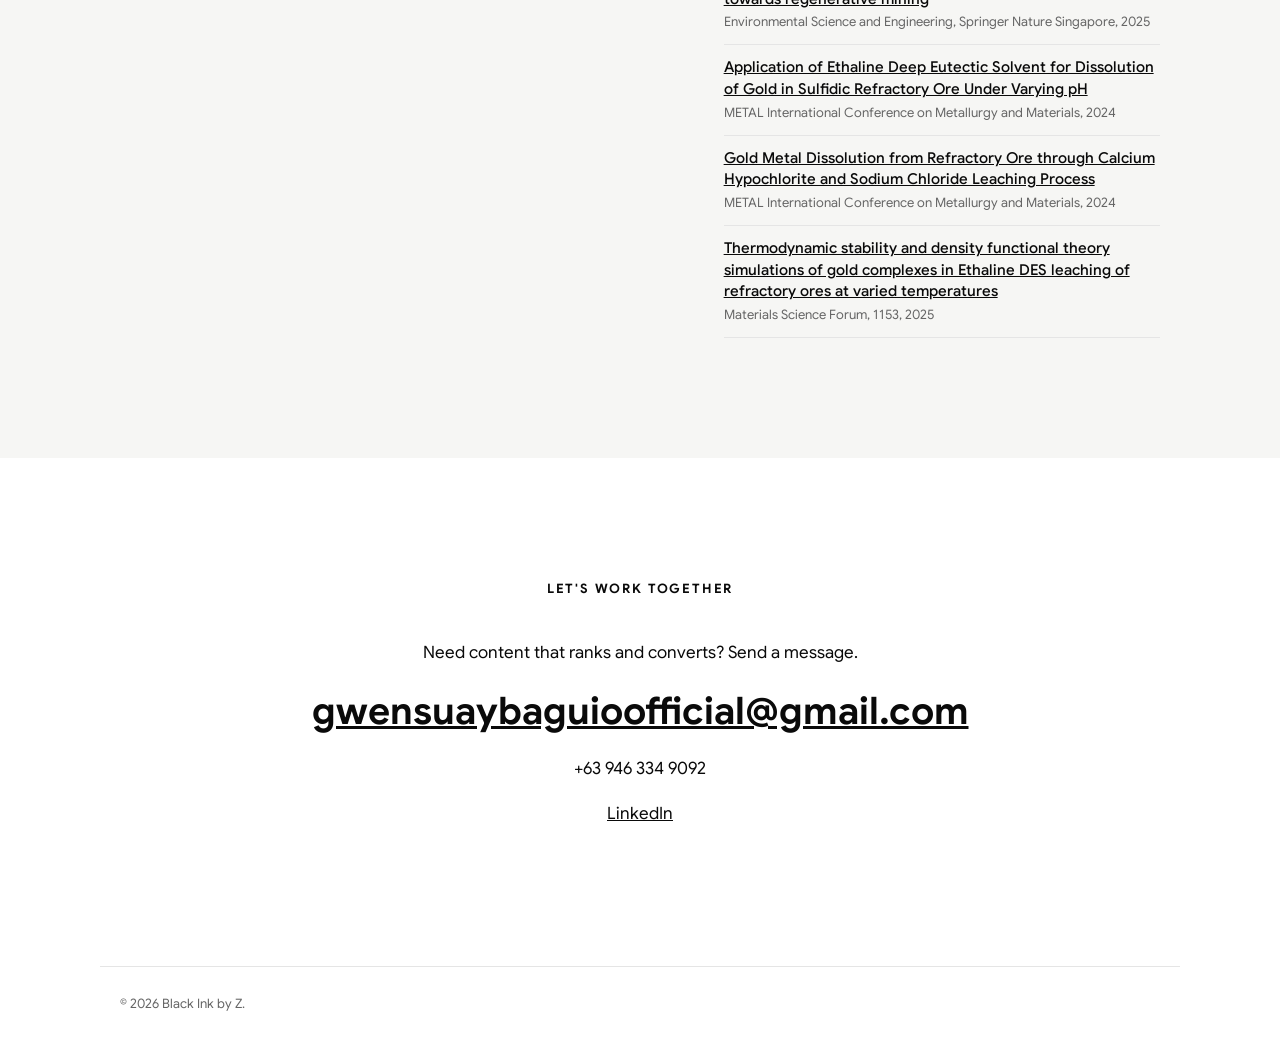
==== commit 083fc0ff: "Cache-bust assets so updates show immediately Co-Authored-By: Claude Sonnet 5.5 <noreply@anthropic.c" ====
--- a/index.html
+++ b/index.html
@@ -5,7 +5,7 @@
 <meta name="viewport" content="width=device-width, initial-scale=1">
 <title>Black Ink by Z. | SEO Strategist and Content Manager</title>
 <meta name="description" content="Zyrah Gwen Suaybaguio: SEO strategist and content manager. Brands worked with, services, and experience.">
-<link rel="stylesheet" href="style.css">
+<link rel="stylesheet" href="style.css?v=1791387963">
 </head>
 <body>
 <header class="nav">
@@ -74,8 +74,8 @@
 </main>
 
 <footer class="wrap foot"><span id="copy"></span></footer>
-<script src="content.js"></script>
-<script src="script.js"></script>
-<script src="contact.js"></script>
+<script src="content.js?v=1791387963"></script>
+<script src="script.js?v=1791387963"></script>
+<script src="contact.js?v=1791387963"></script>
 </body>
 </html>
--- a/style.css
+++ b/style.css
@@ -167,3 +167,30 @@
 .mbox .btn{width:100%;cursor:pointer;margin-top:4px}
 .mmsg{min-height:1.4em;margin:12px 0 0;font-size:14px;color:var(--mute)}
 .noscroll{overflow:hidden}
+
+/* fix: .wrap overrode section padding, so sections had no vertical space */
+section.wrap{padding-top:88px;padding-bottom:88px}
+section.hero{padding-top:110px;padding-bottom:80px}
+#about{padding-top:112px}
+.photo{width:100%;max-width:300px;aspect-ratio:1/1;display:block;background:none}
+.photo img{display:block;width:100%;height:auto;aspect-ratio:1/1;object-fit:cover;border-radius:50%}
+.contact{padding-top:104px;padding-bottom:104px}
+@media(max-width:760px){section.wrap{padding-top:56px;padding-bottom:56px}#about{padding-top:72px}.photo{margin:0 auto}}
+
+/* roomier spacing */
+section{padding-top:120px;padding-bottom:120px}
+section.wrap{padding-top:120px;padding-bottom:120px}
+section.hero{padding-top:120px;padding-bottom:110px}
+#about{padding-top:150px}
+h2{margin-bottom:40px}
+.grid{gap:32px}
+.filters{margin-bottom:40px}
+.about{gap:72px}
+.stats{margin-top:48px;padding-top:36px}
+#aboutText p{margin-bottom:1.8em}
+.grid3>div{padding:36px 28px 36px 0}
+.timeline li{padding:20px 0}
+.two{gap:80px}
+h2.mt{margin-top:64px}
+.contact{padding-top:140px;padding-bottom:140px}
+@media(max-width:760px){section,section.wrap{padding-top:80px;padding-bottom:80px}section.hero{padding-top:72px;padding-bottom:64px}#about{padding-top:100px}.about{gap:48px}.two{gap:56px}}
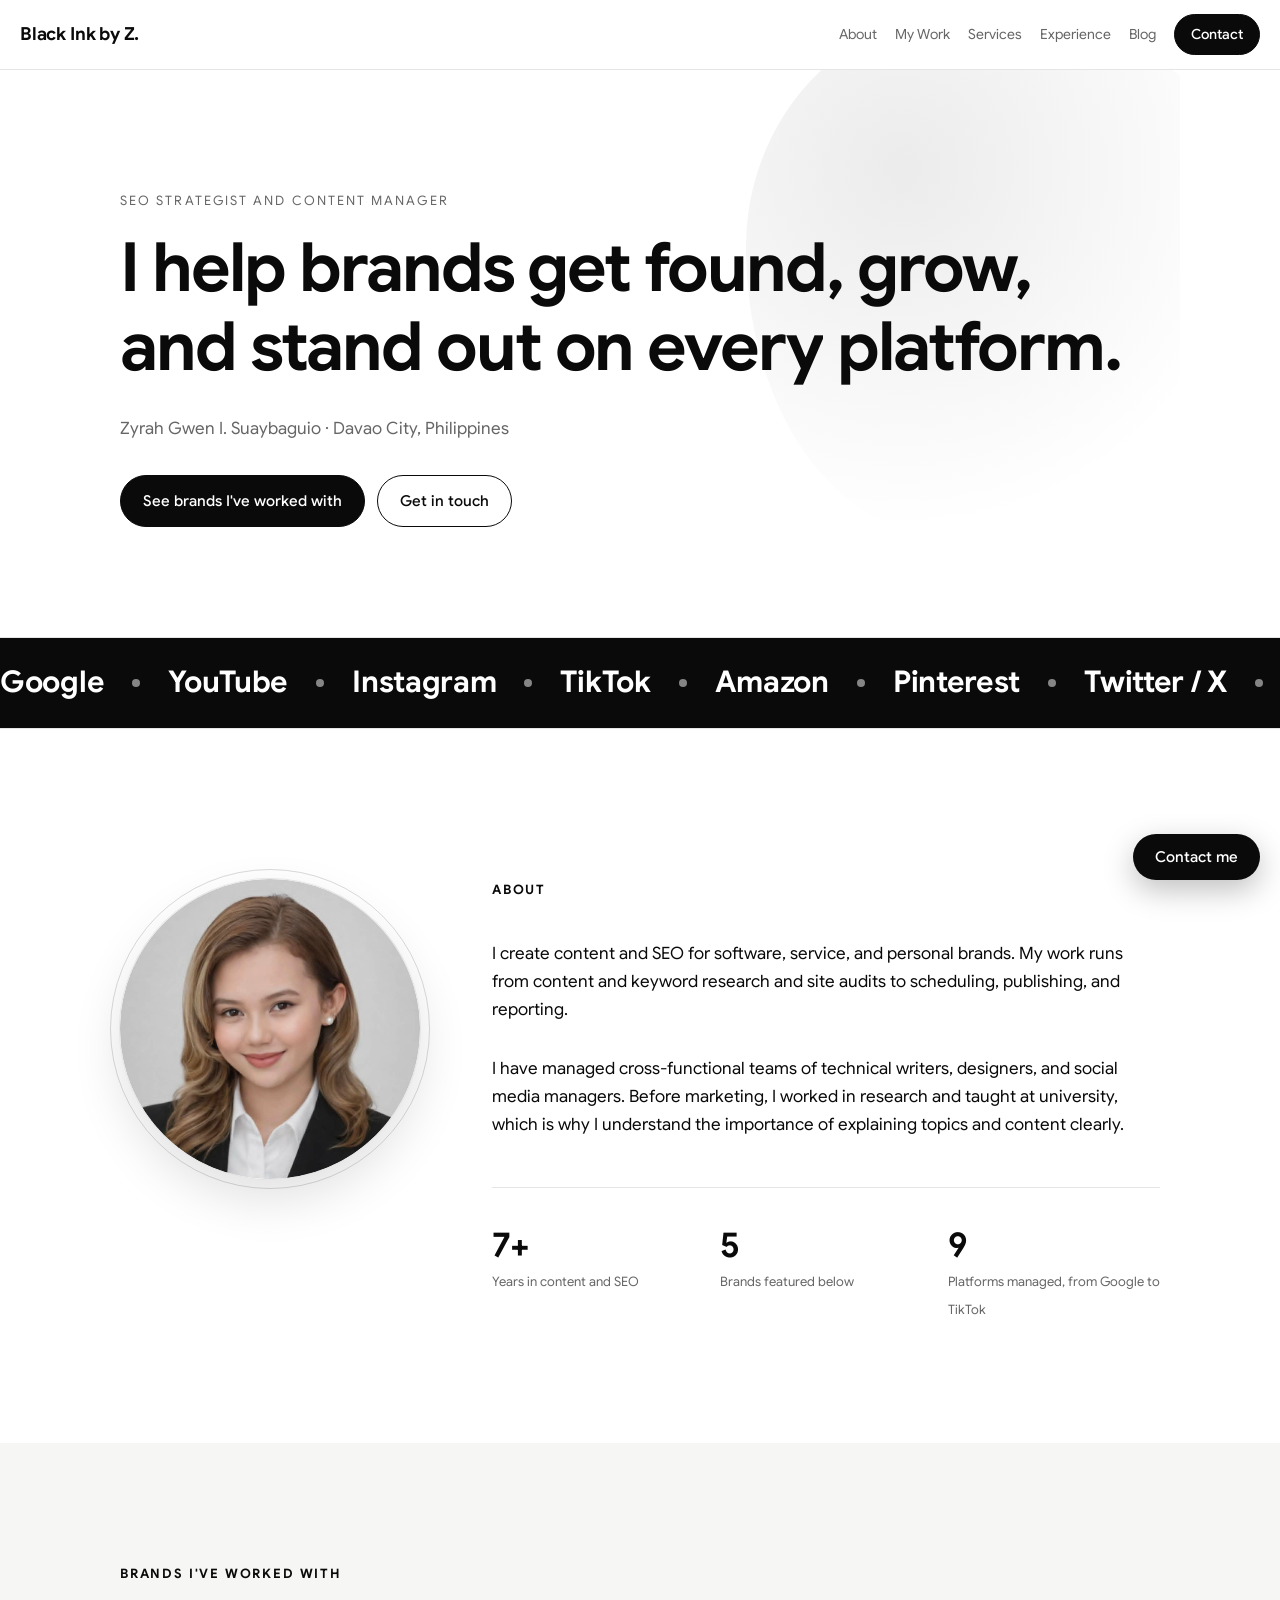
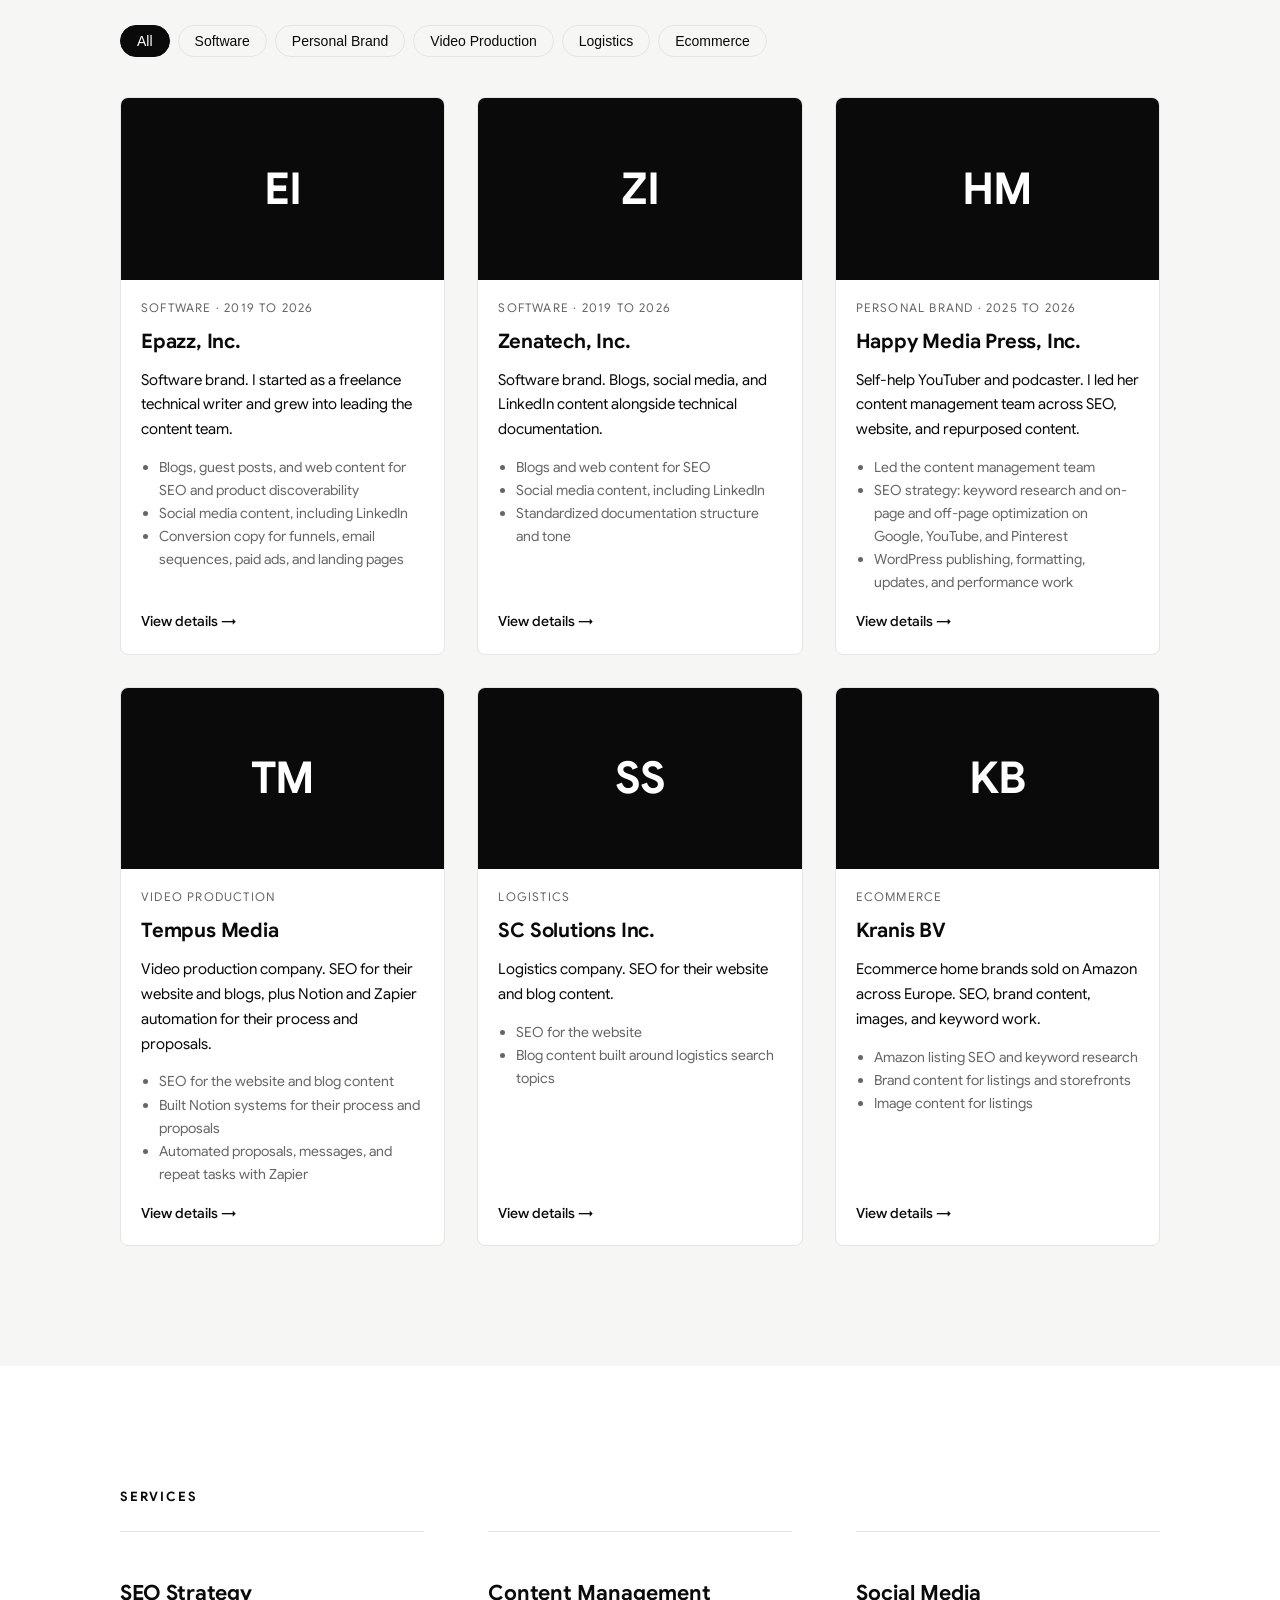
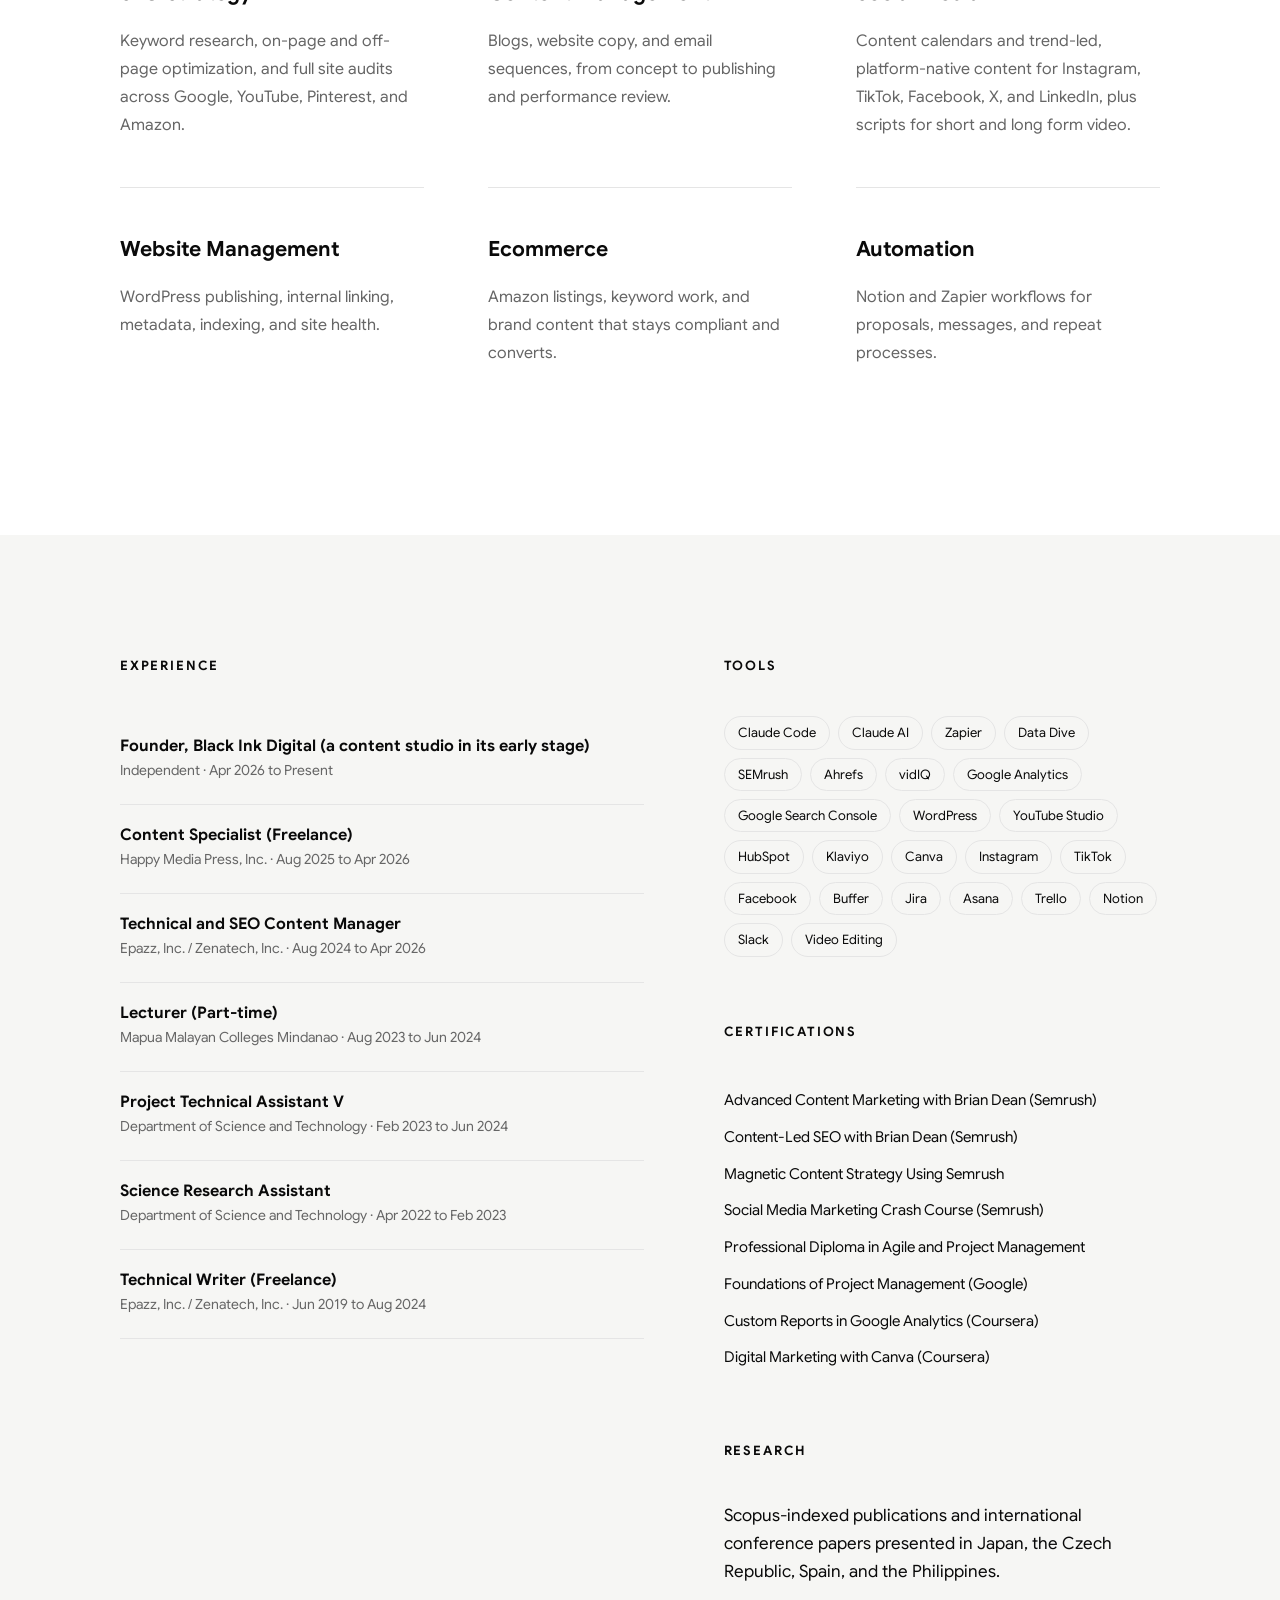
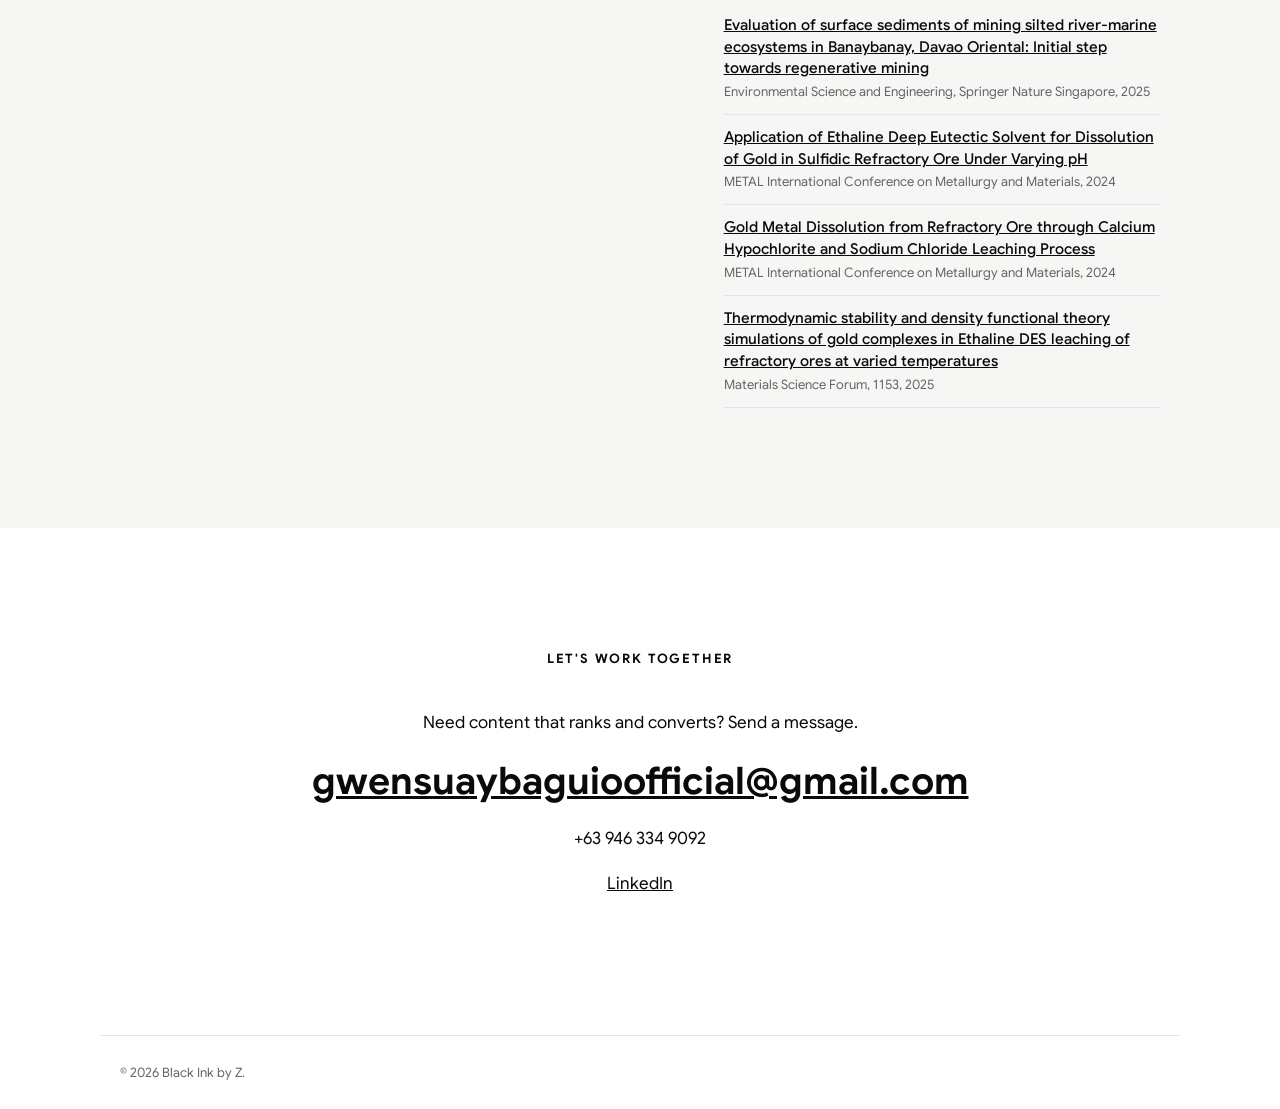
==== commit 3aa93328: "New tagline, roomier services section Co-Authored-By: Claude Sonnet 5.5 <noreply@anthropic.com>" ====
--- a/index.html
+++ b/index.html
@@ -5,7 +5,7 @@
 <meta name="viewport" content="width=device-width, initial-scale=1">
 <title>Black Ink by Z. | SEO Strategist and Content Manager</title>
 <meta name="description" content="Zyrah Gwen Suaybaguio: SEO strategist and content manager. Brands worked with, services, and experience.">
-<link rel="stylesheet" href="style.css?v=1791387963">
+<link rel="stylesheet" href="style.css?v=1791388113">
 </head>
 <body>
 <header class="nav">
@@ -74,8 +74,8 @@
 </main>
 
 <footer class="wrap foot"><span id="copy"></span></footer>
-<script src="content.js?v=1791387963"></script>
-<script src="script.js?v=1791387963"></script>
-<script src="contact.js?v=1791387963"></script>
+<script src="content.js?v=1791388113"></script>
+<script src="script.js?v=1791388113"></script>
+<script src="contact.js?v=1791388113"></script>
 </body>
 </html>
--- a/style.css
+++ b/style.css
@@ -194,3 +194,12 @@
 h2.mt{margin-top:64px}
 .contact{padding-top:140px;padding-bottom:140px}
 @media(max-width:760px){section,section.wrap{padding-top:80px;padding-bottom:80px}section.hero{padding-top:72px;padding-bottom:64px}#about{padding-top:100px}.about{gap:48px}.two{gap:56px}}
+
+/* services spacing + longer tagline */
+.hero h1{font-size:clamp(34px,6vw,68px);max-width:16em}
+#services .grid3{column-gap:64px;border-top:0}
+#services .grid3>div{padding:44px 0 48px;border-top:1px solid var(--line);border-bottom:0}
+#services .grid3 h3{margin:0 0 16px;font-size:21px}
+#services .grid3 p{line-height:1.75;font-size:16px}
+#services .grid3>div:hover{padding-left:0}
+#services h2{margin-bottom:24px}
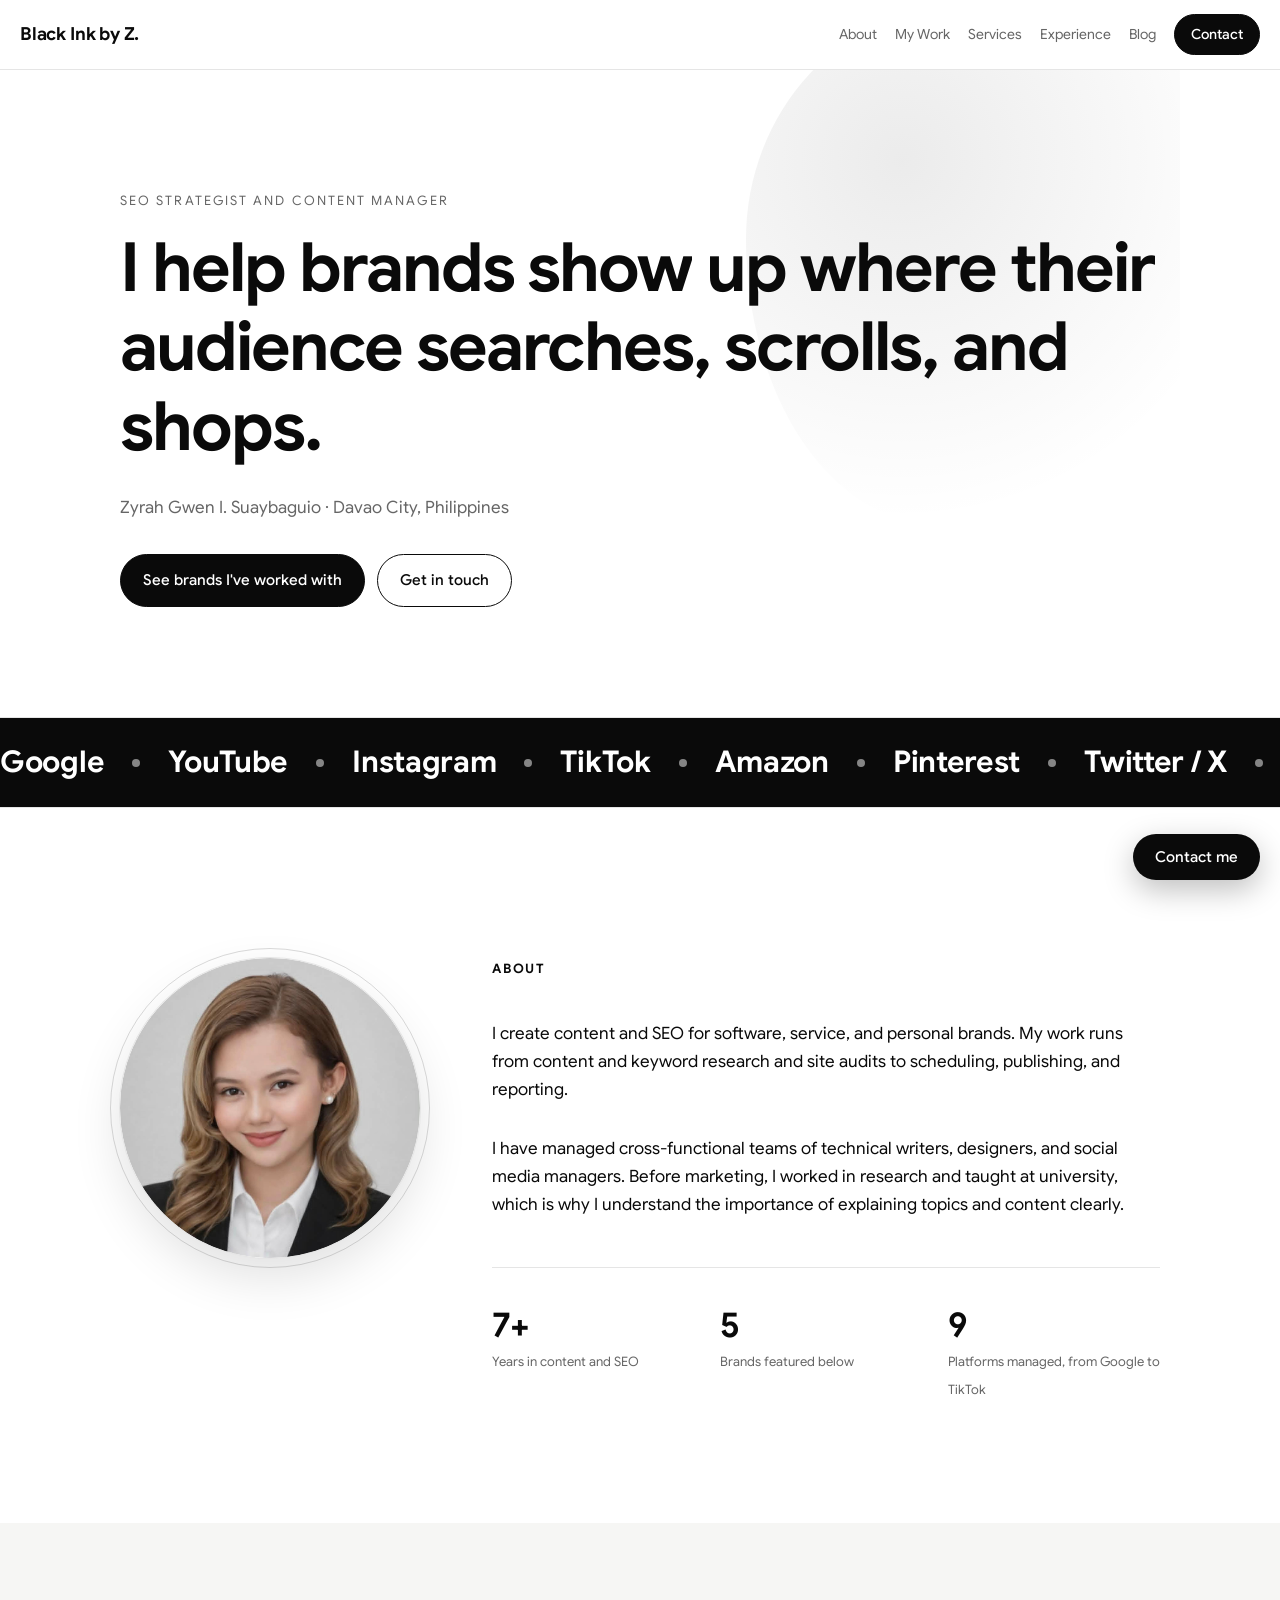
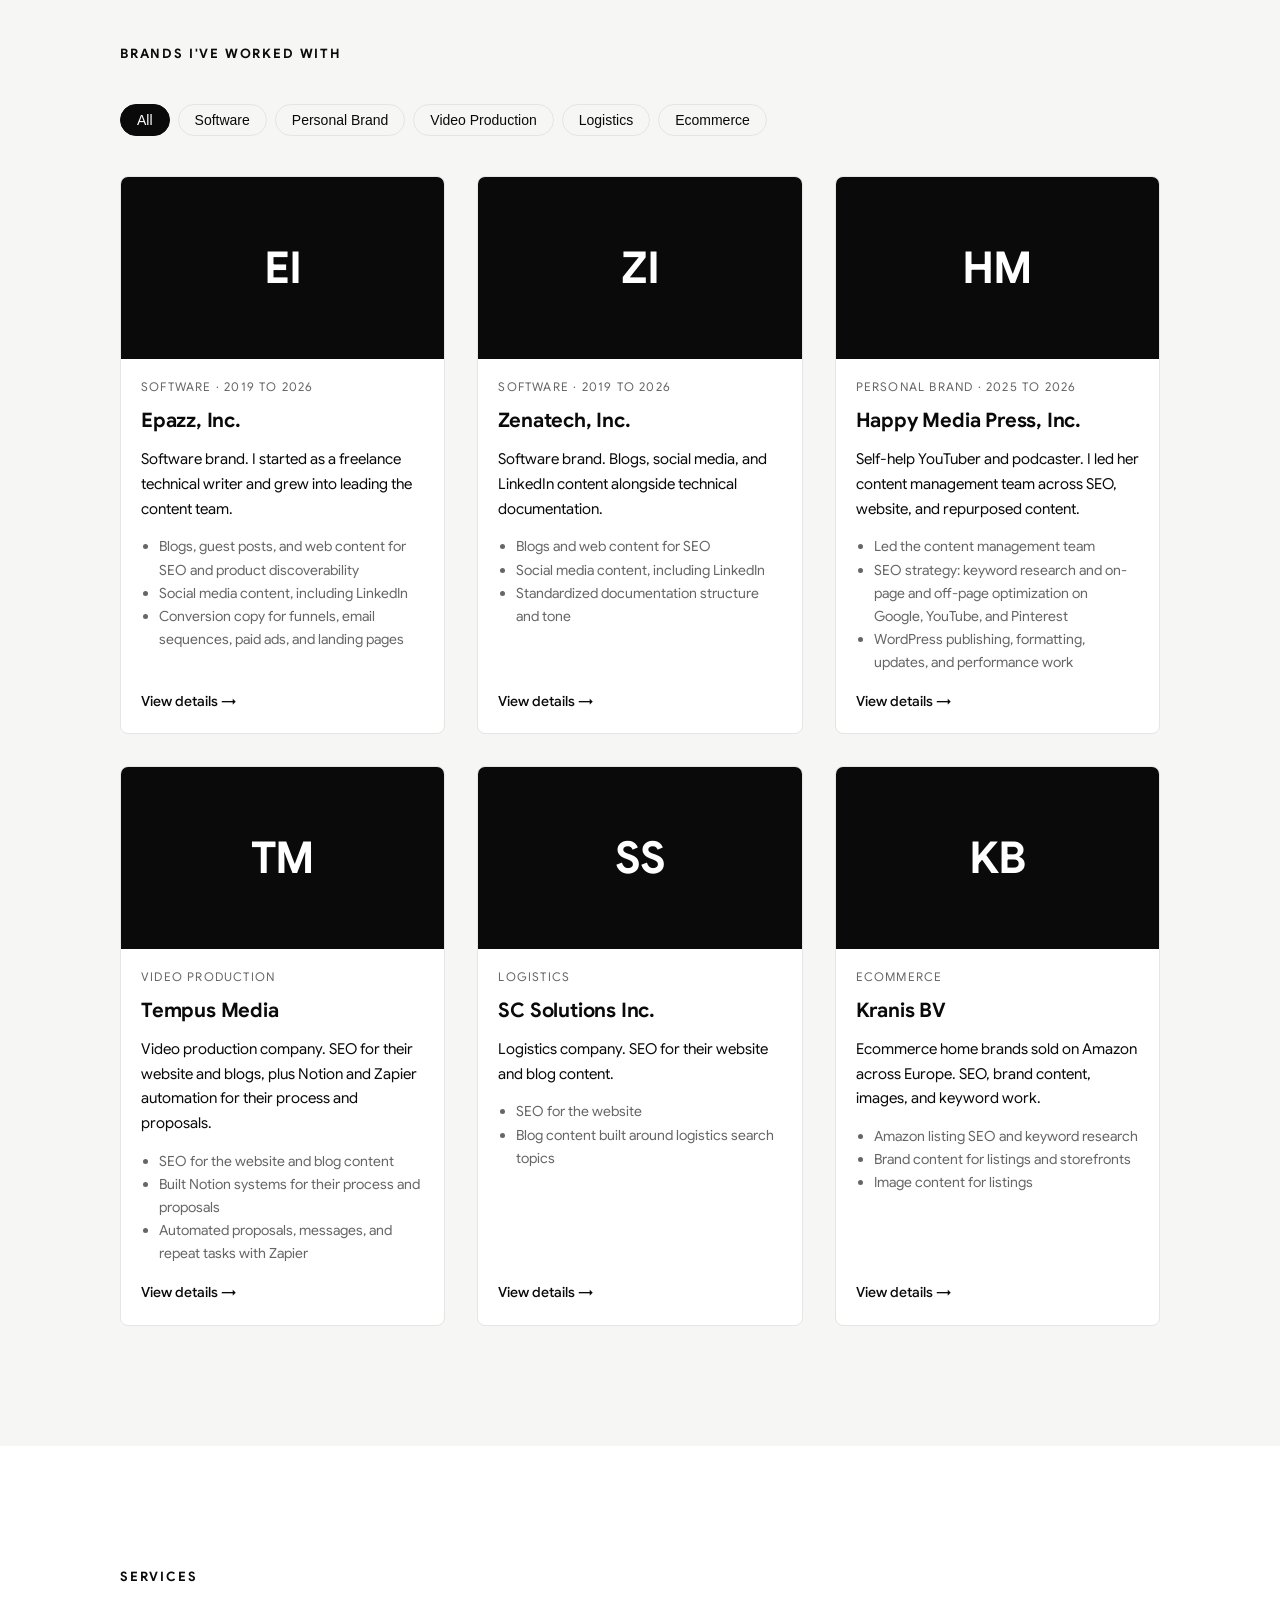
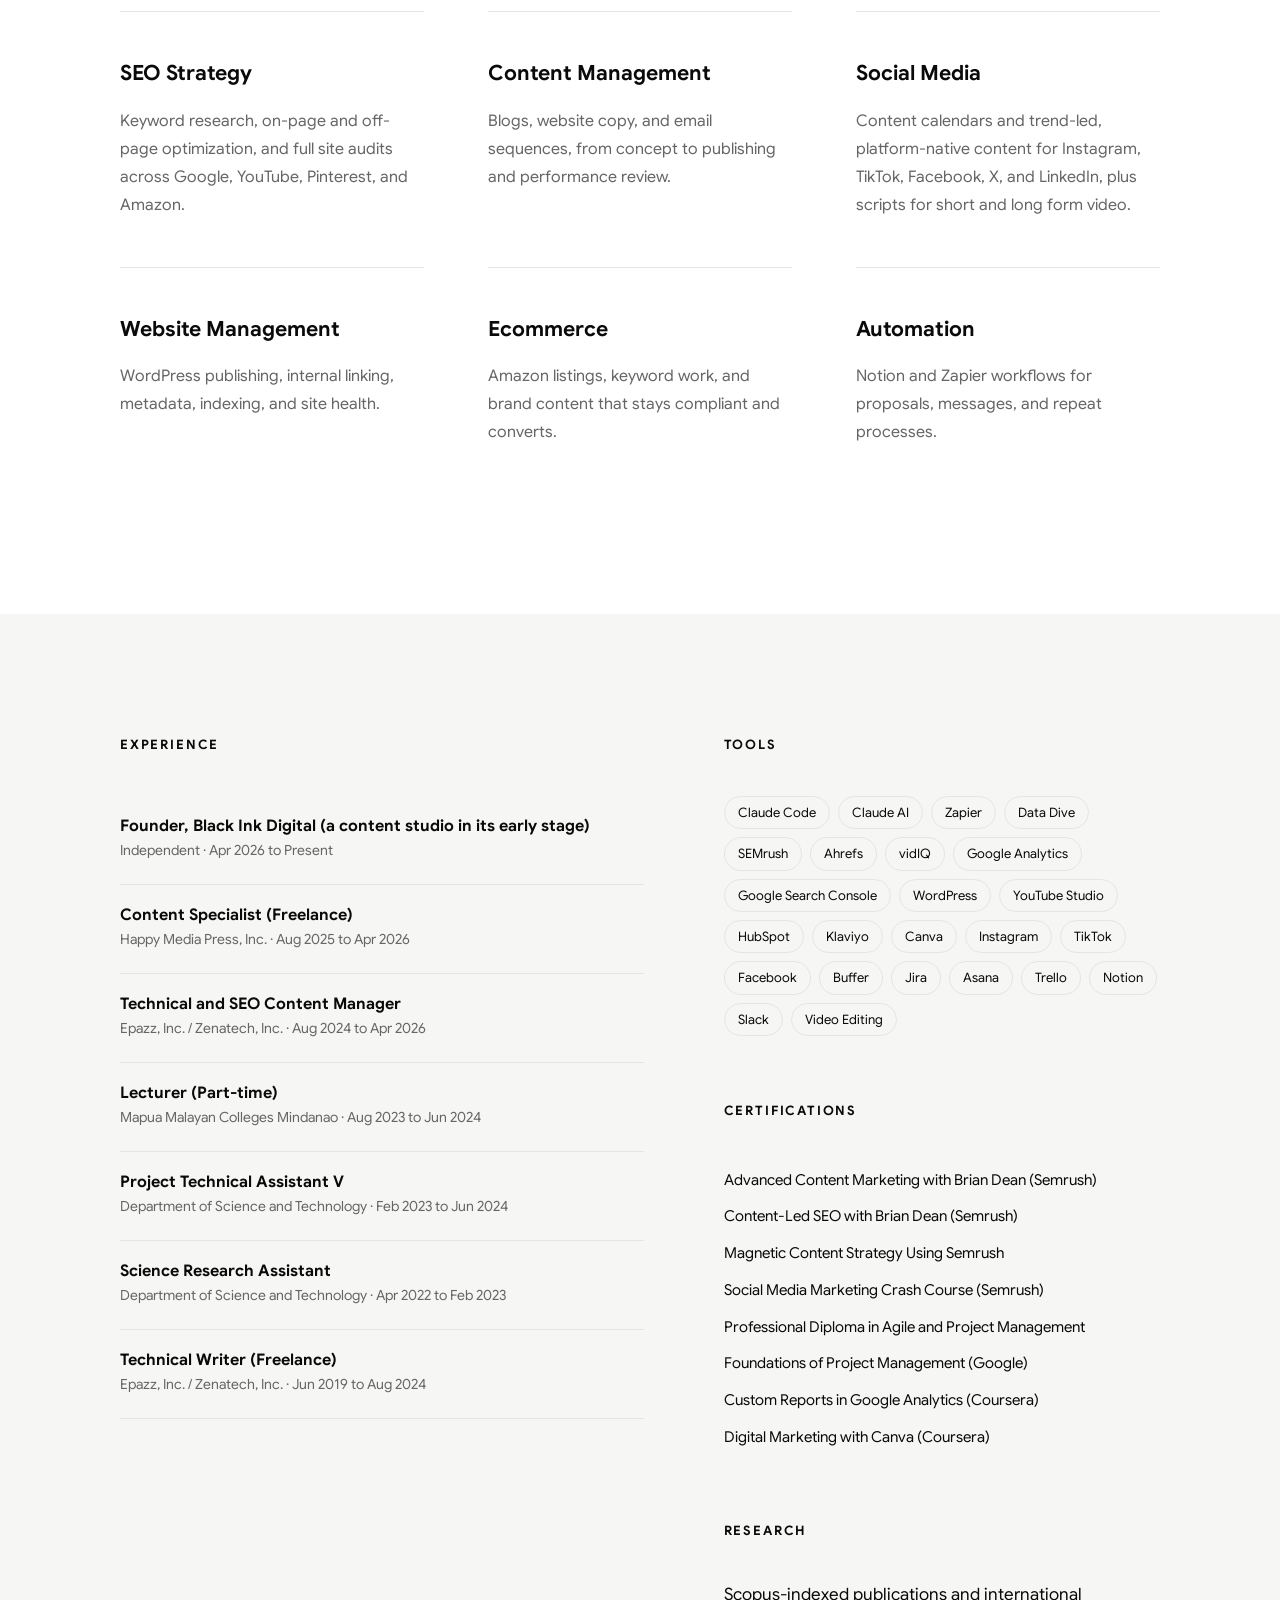
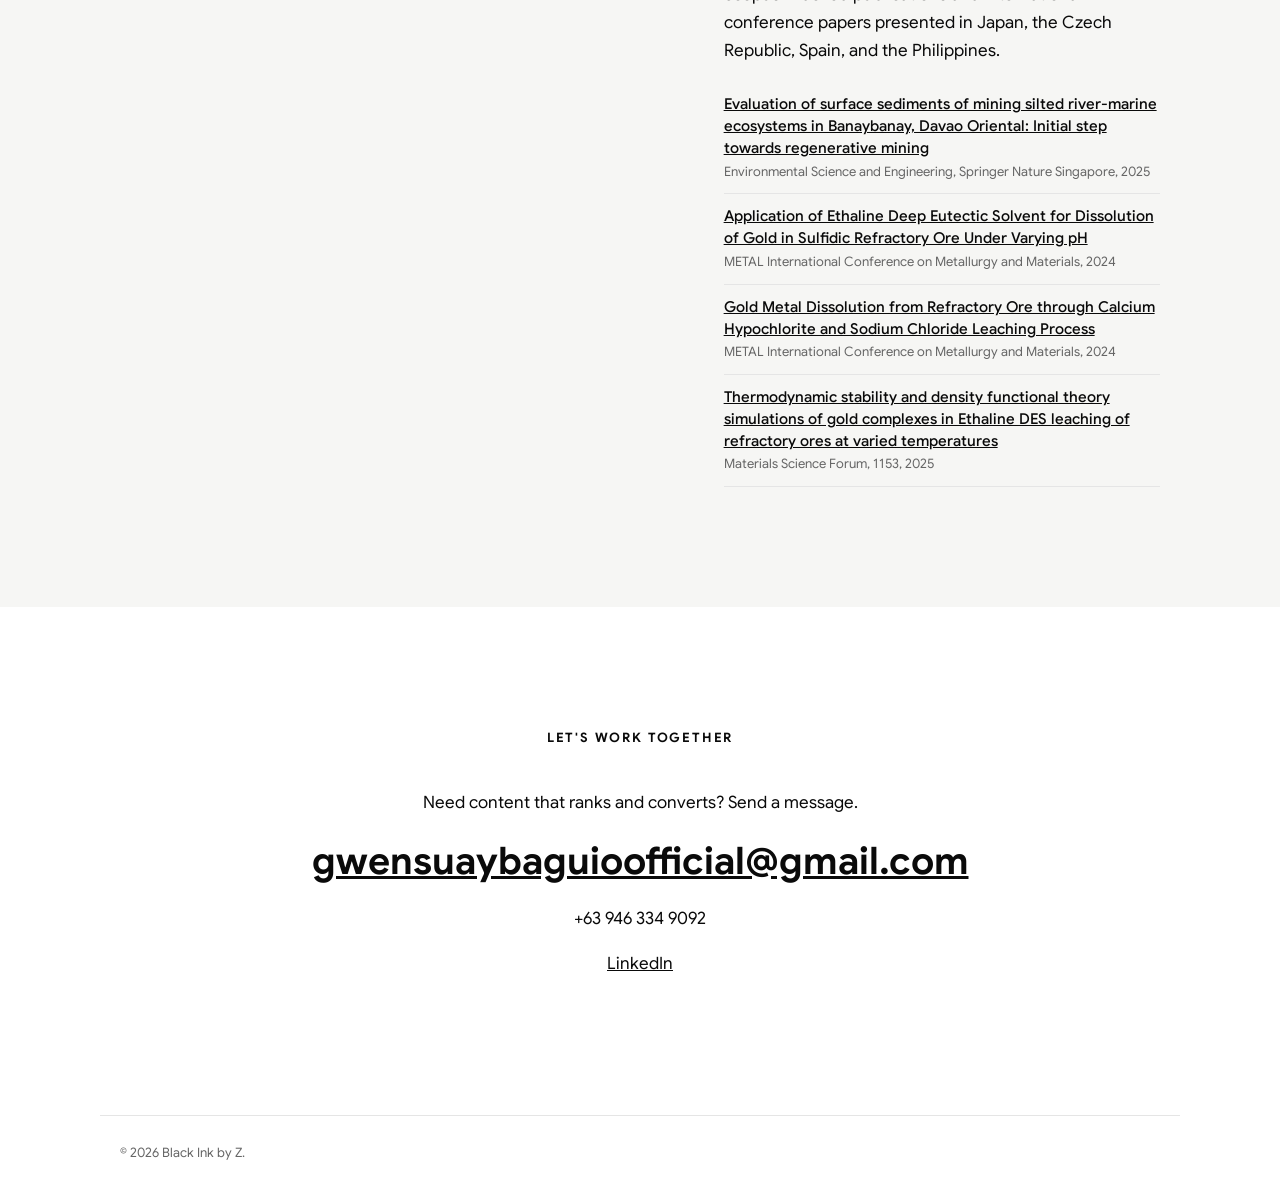
==== commit 9d8e56bb: "Update tagline Co-Authored-By: Claude Sonnet 5.5 <noreply@anthropic.com>" ====
--- a/index.html
+++ b/index.html
@@ -74,7 +74,7 @@
 </main>
 
 <footer class="wrap foot"><span id="copy"></span></footer>
-<script src="content.js?v=1791388113"></script>
+<script src="content.js?v=1791388747"></script>
 <script src="script.js?v=1791388113"></script>
 <script src="contact.js?v=1791388113"></script>
 </body>
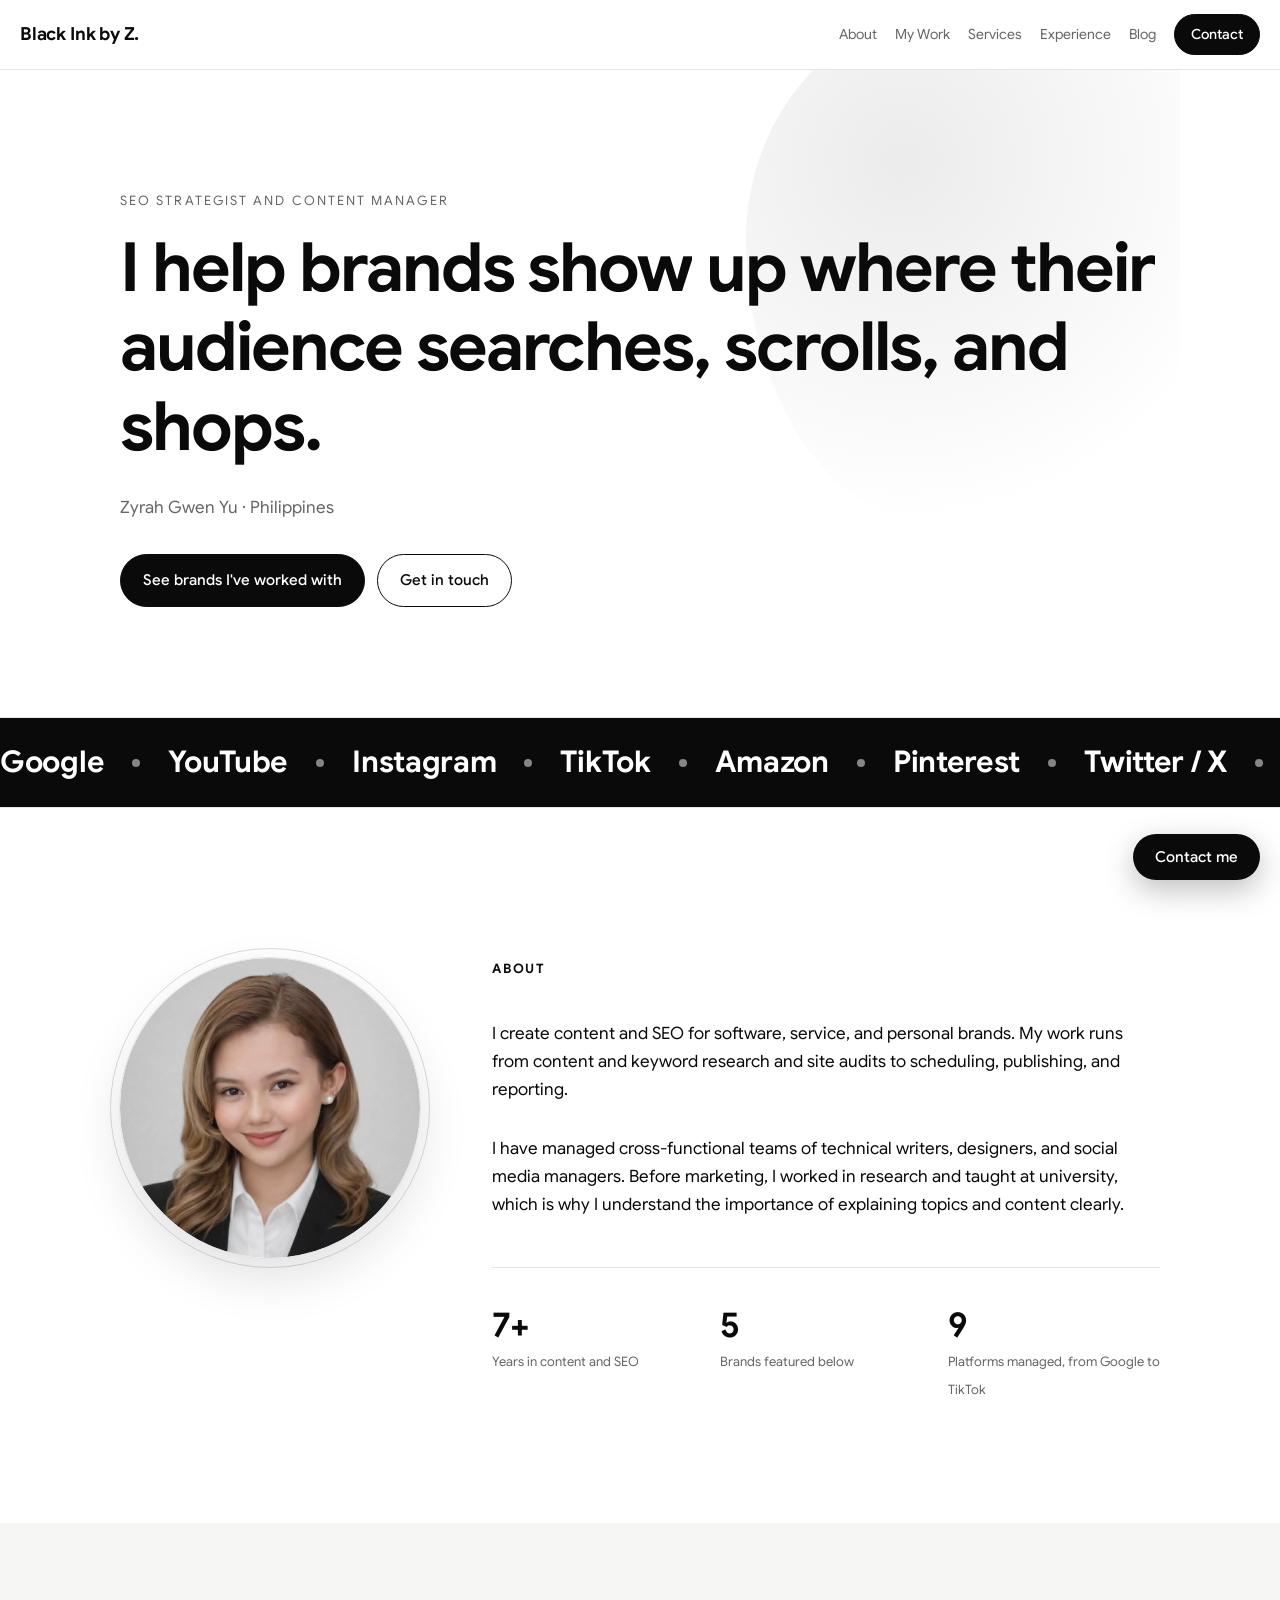
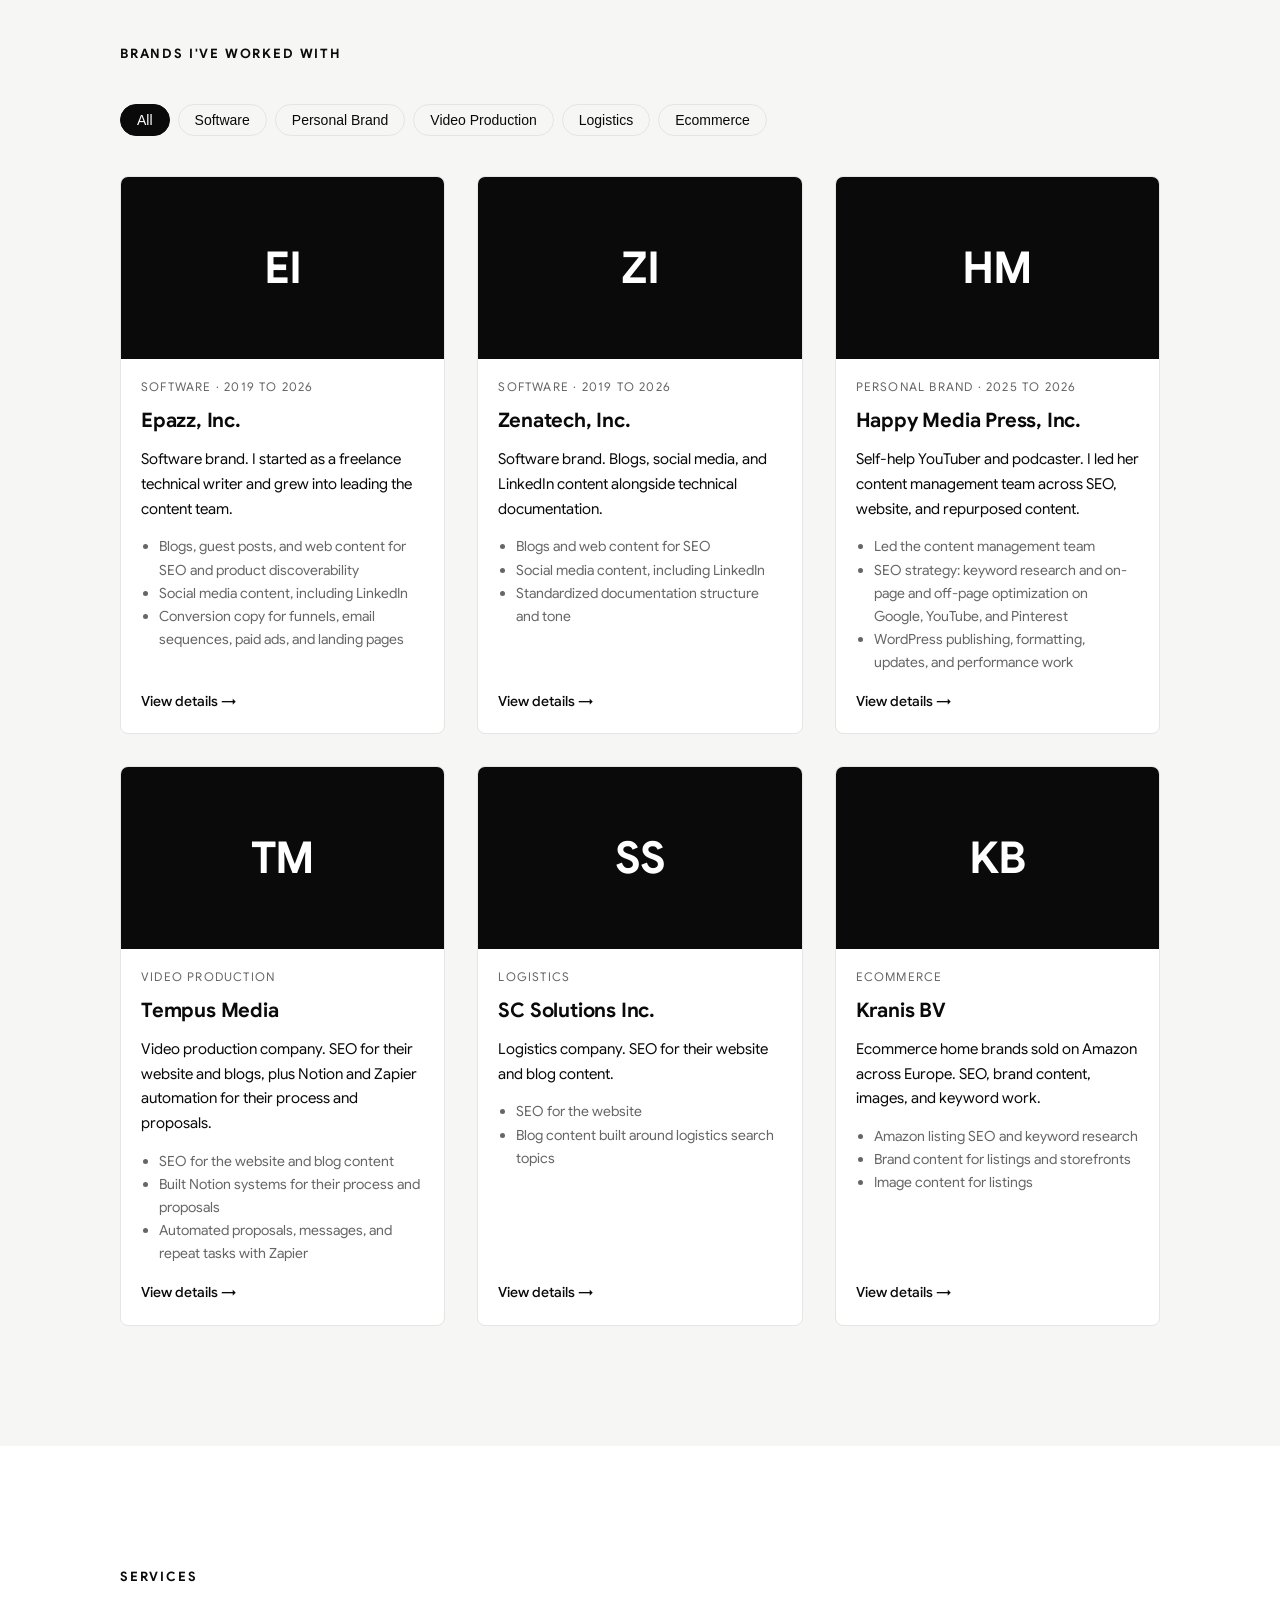
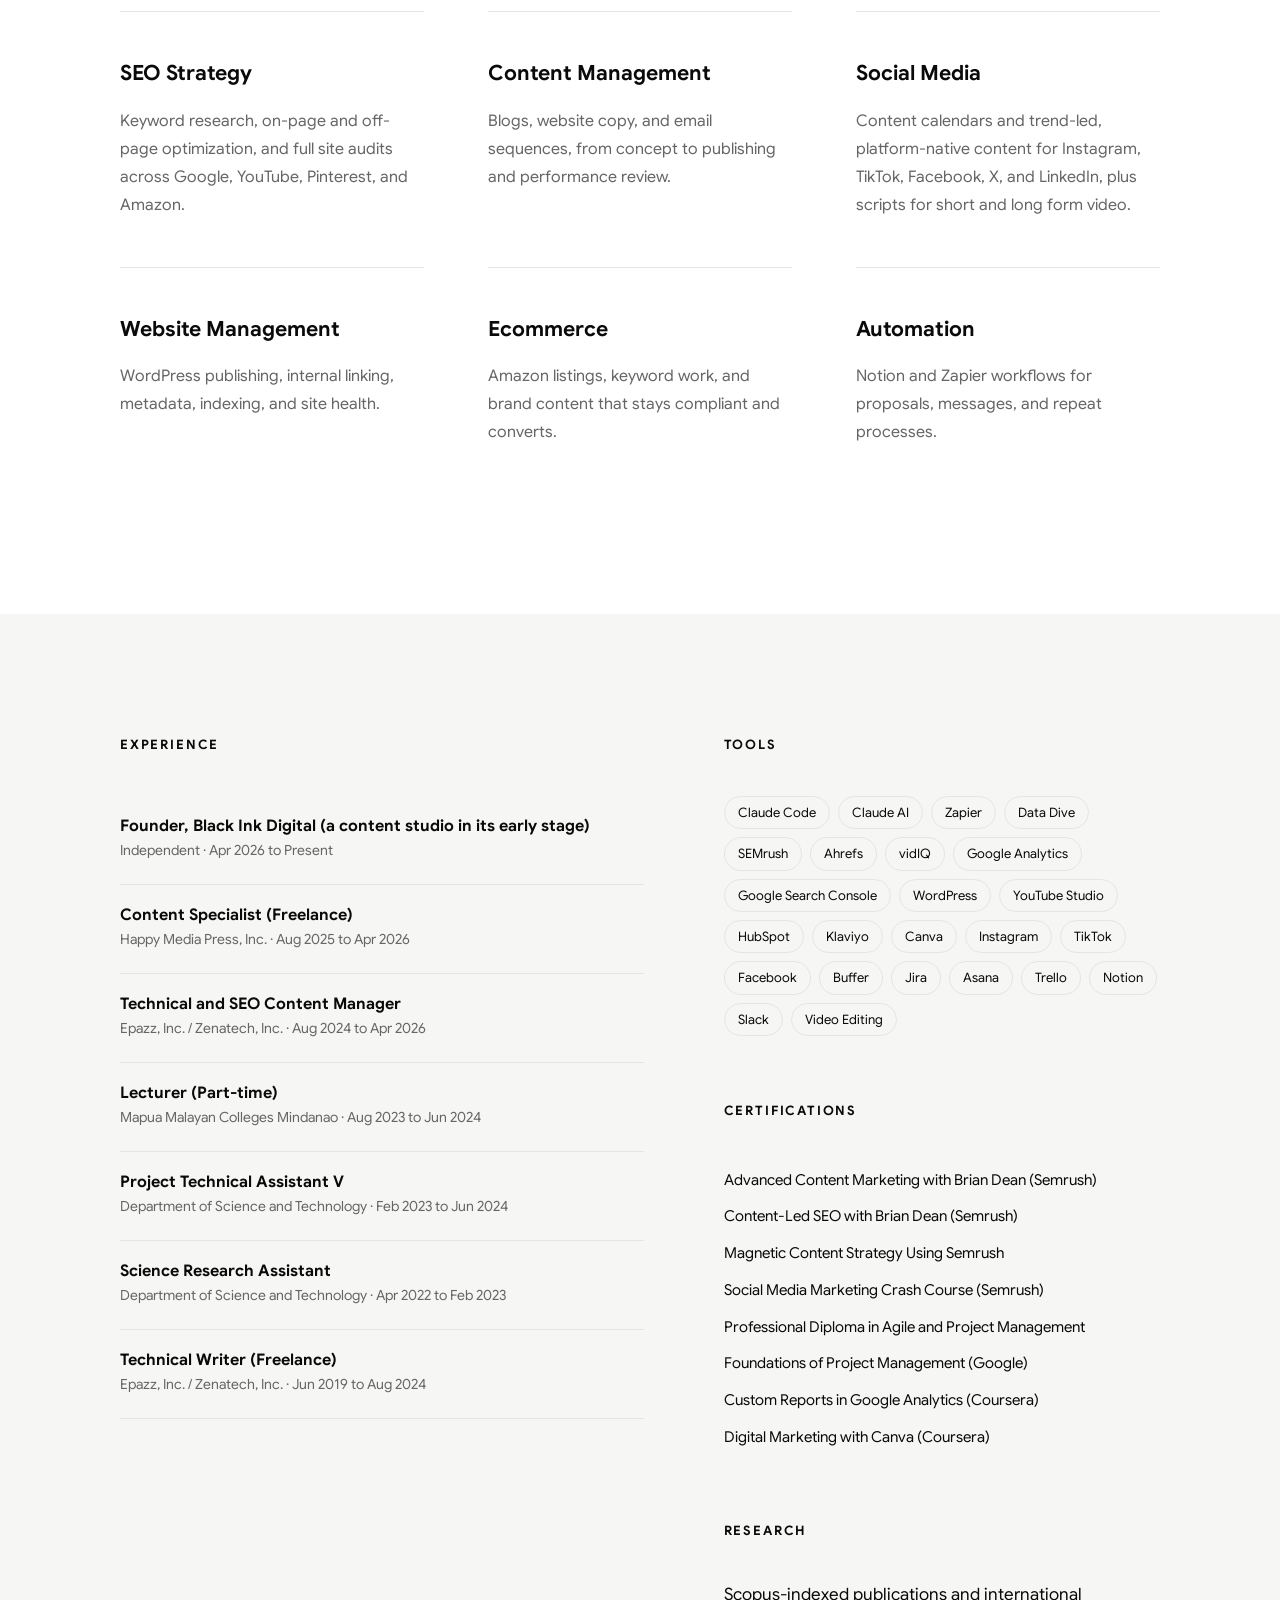
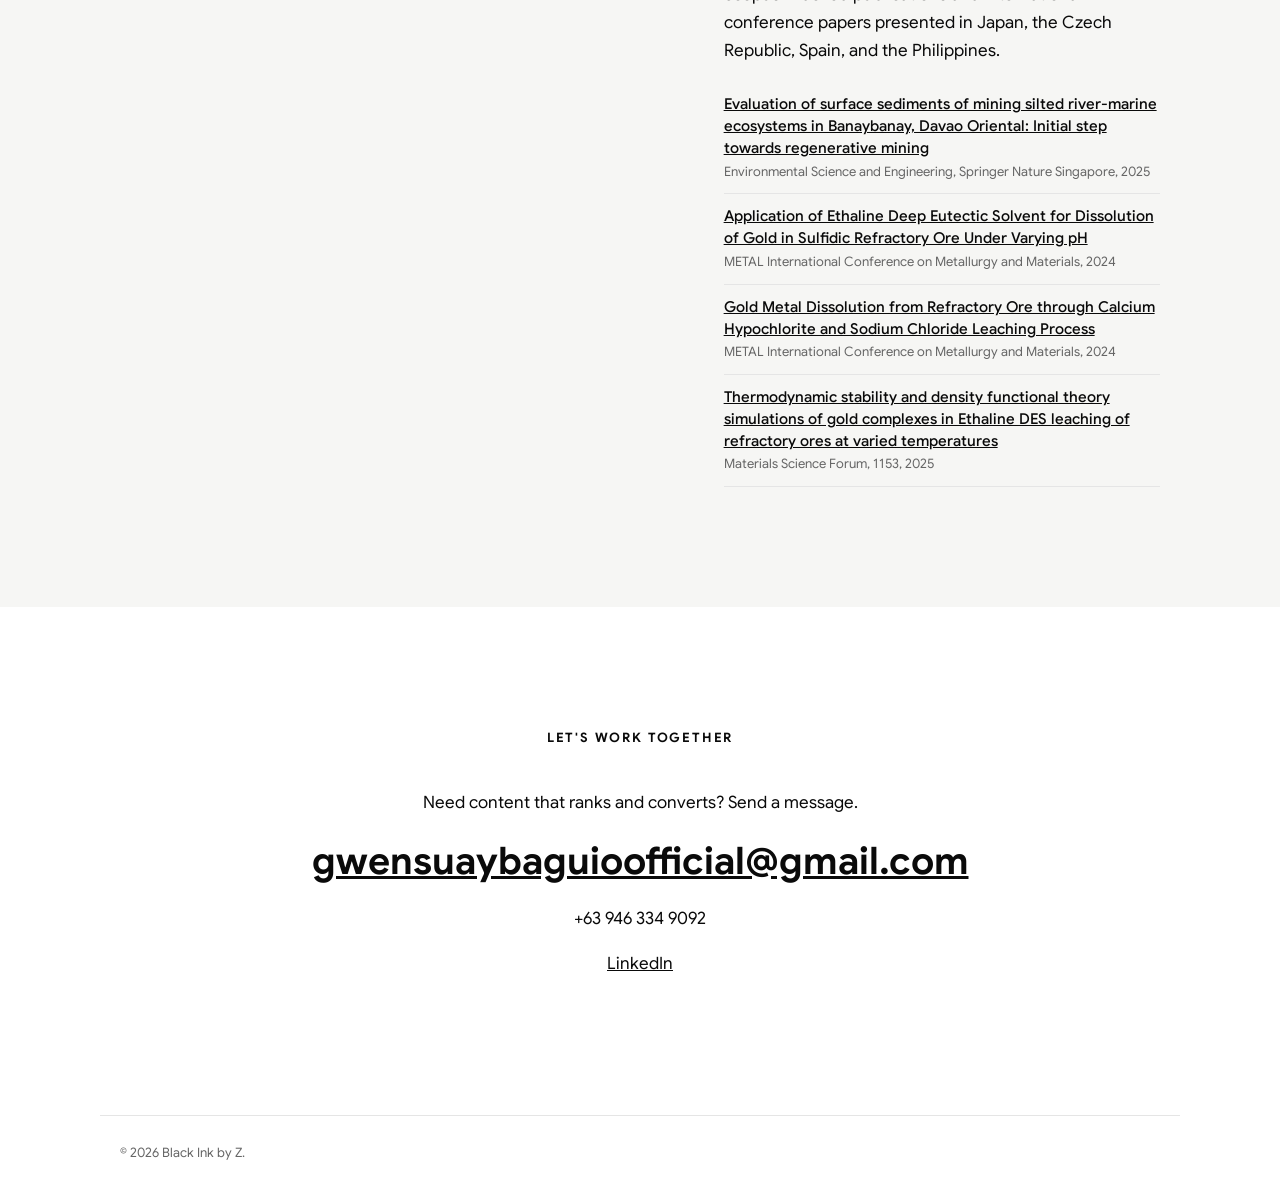
==== commit 03c98581: "Update display name and location Co-Authored-By: Claude Sonnet 5.5 <noreply@anthropic.com>" ====
--- a/index.html
+++ b/index.html
@@ -74,7 +74,7 @@
 </main>
 
 <footer class="wrap foot"><span id="copy"></span></footer>
-<script src="content.js?v=1791388747"></script>
+<script src="content.js?v=1791388825"></script>
 <script src="script.js?v=1791388113"></script>
 <script src="contact.js?v=1791388113"></script>
 </body>
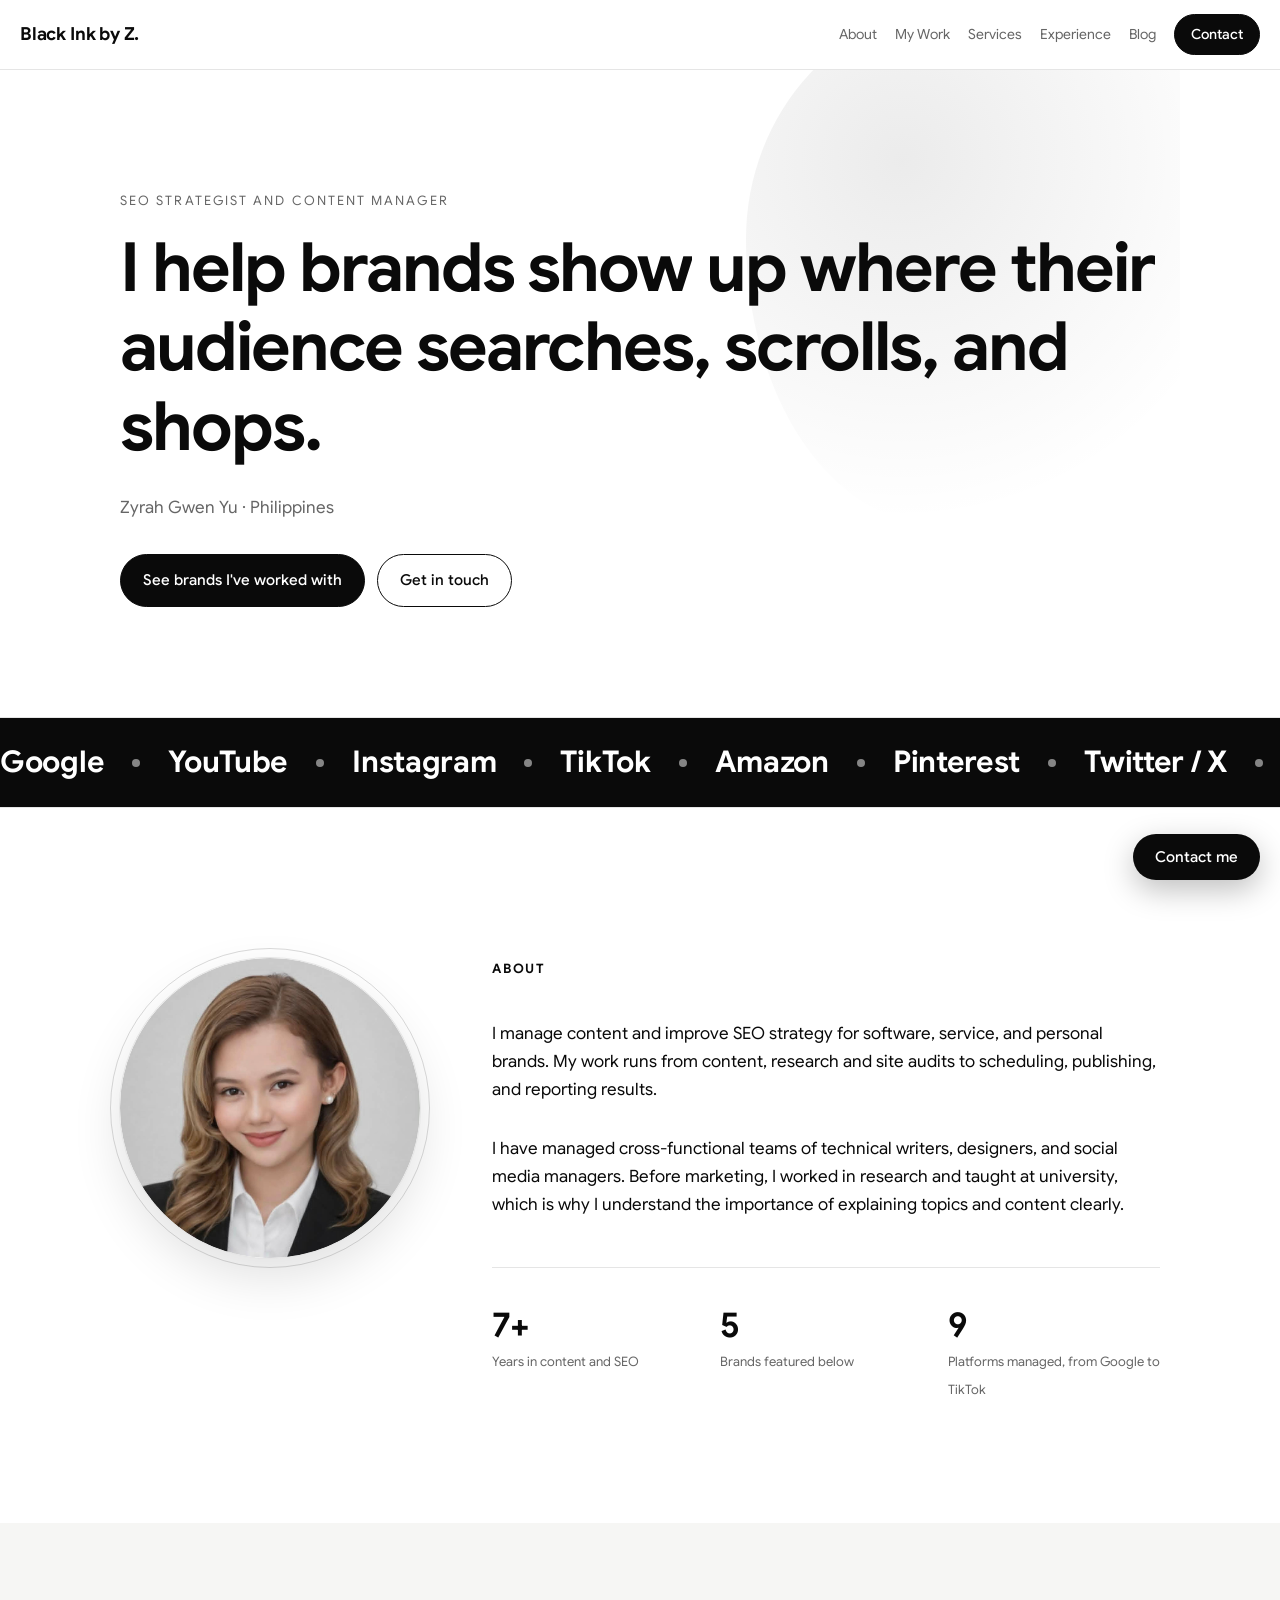
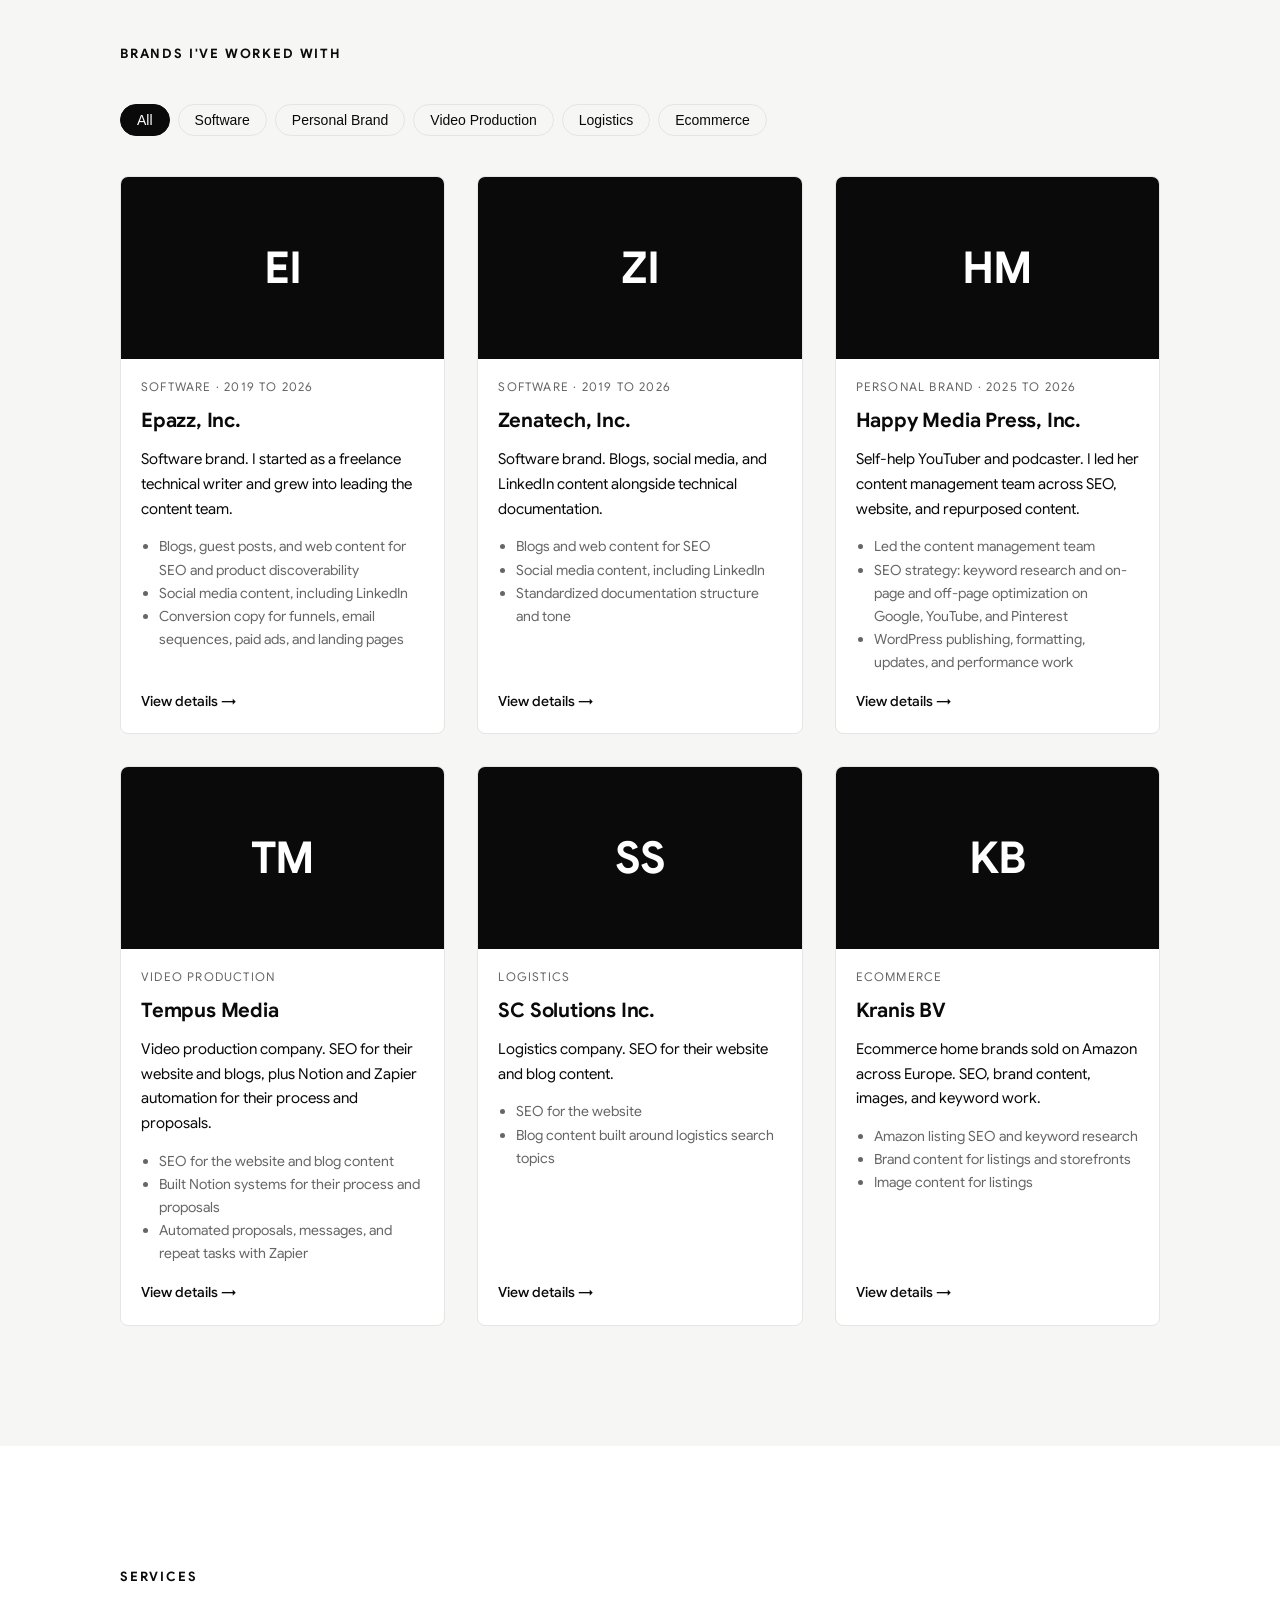
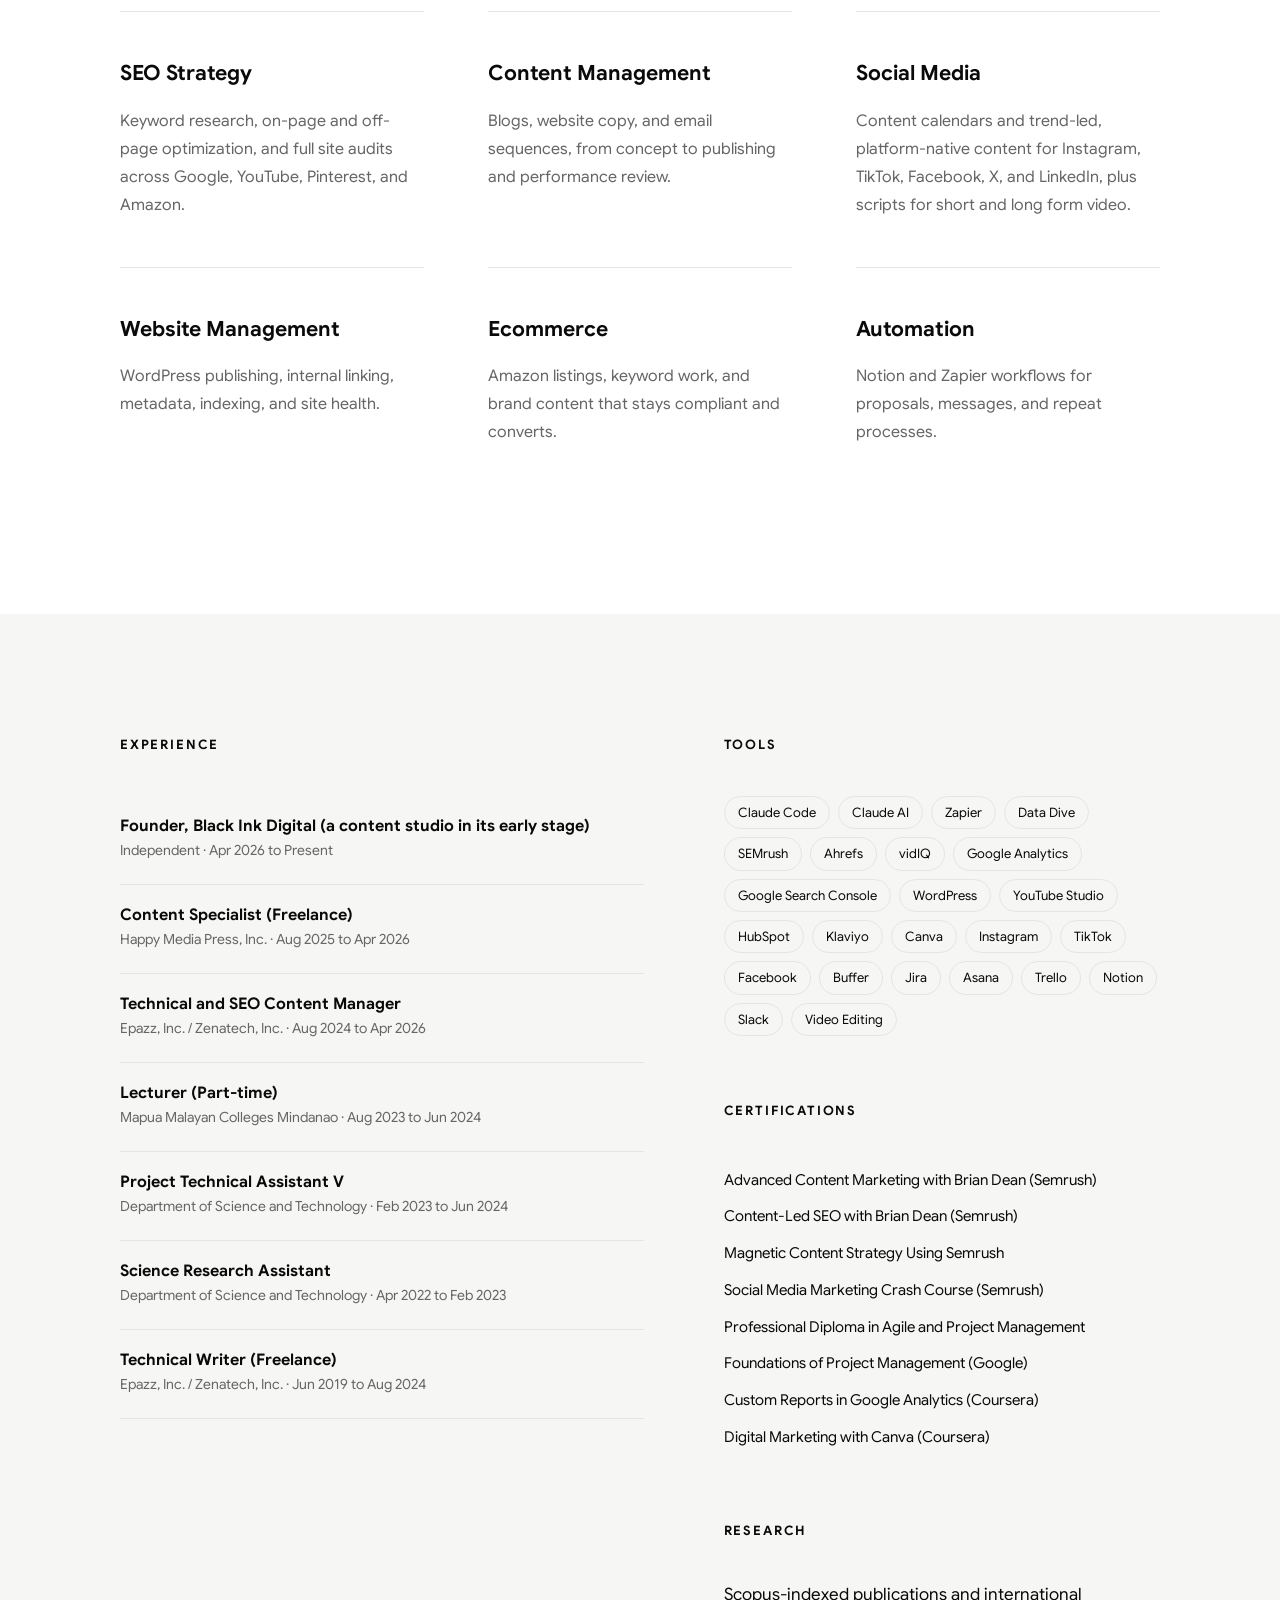
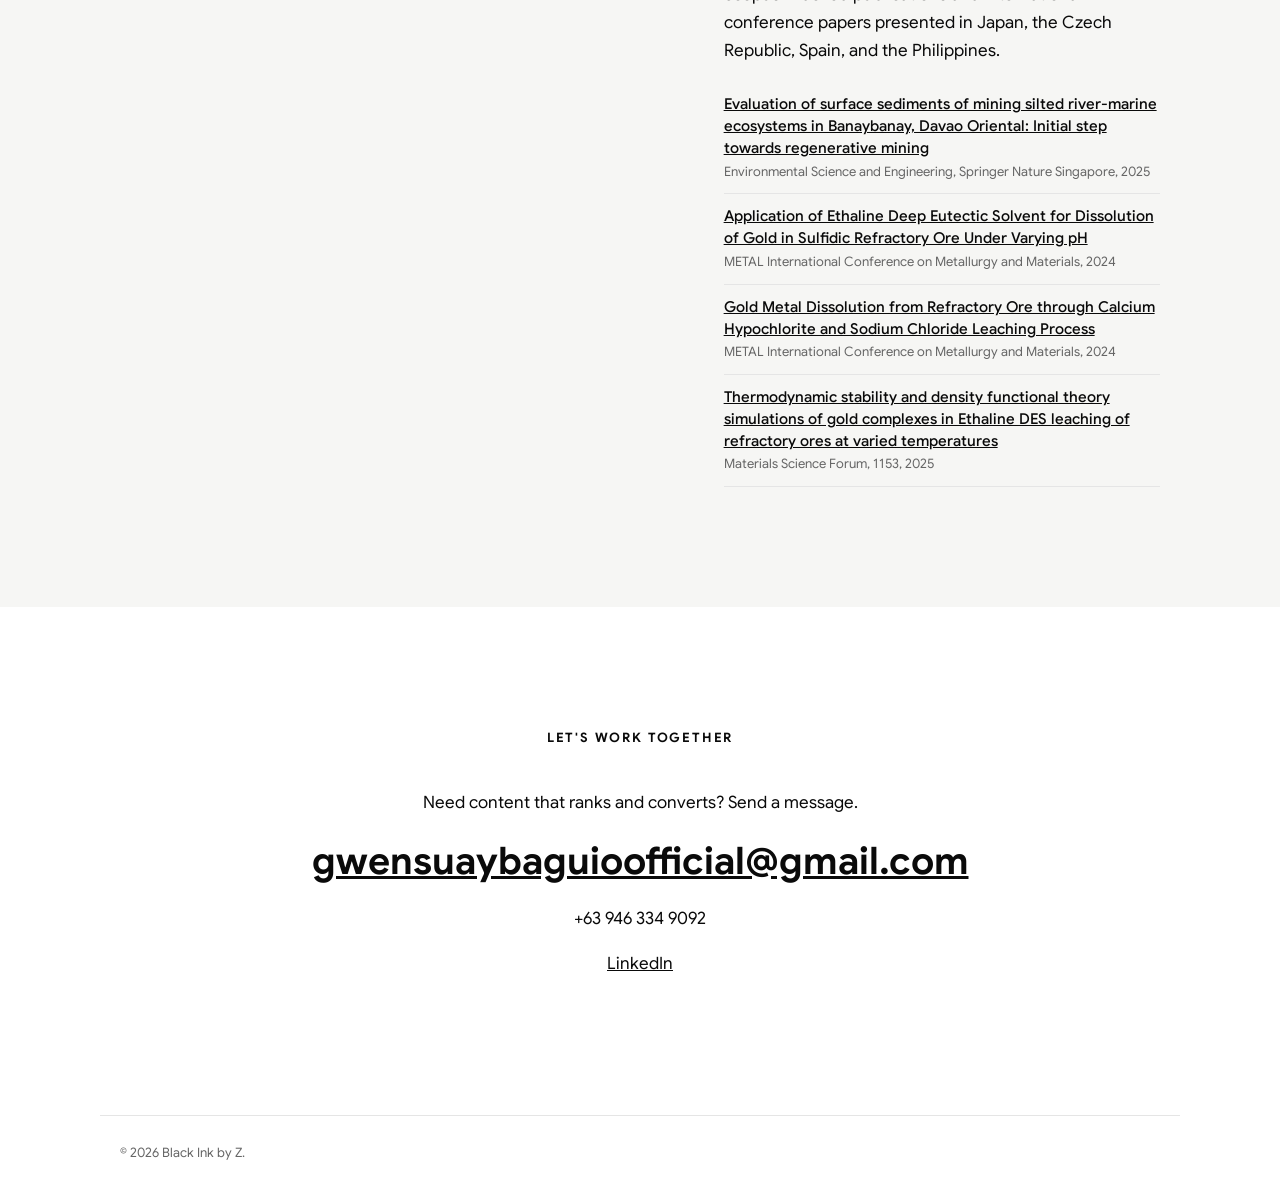
==== commit 32273268: "Update About text Co-Authored-By: Claude Sonnet 5.5 <noreply@anthropic.com>" ====
--- a/index.html
+++ b/index.html
@@ -74,7 +74,7 @@
 </main>
 
 <footer class="wrap foot"><span id="copy"></span></footer>
-<script src="content.js?v=1791388825"></script>
+<script src="content.js?v=1791388955"></script>
 <script src="script.js?v=1791388113"></script>
 <script src="contact.js?v=1791388113"></script>
 </body>
